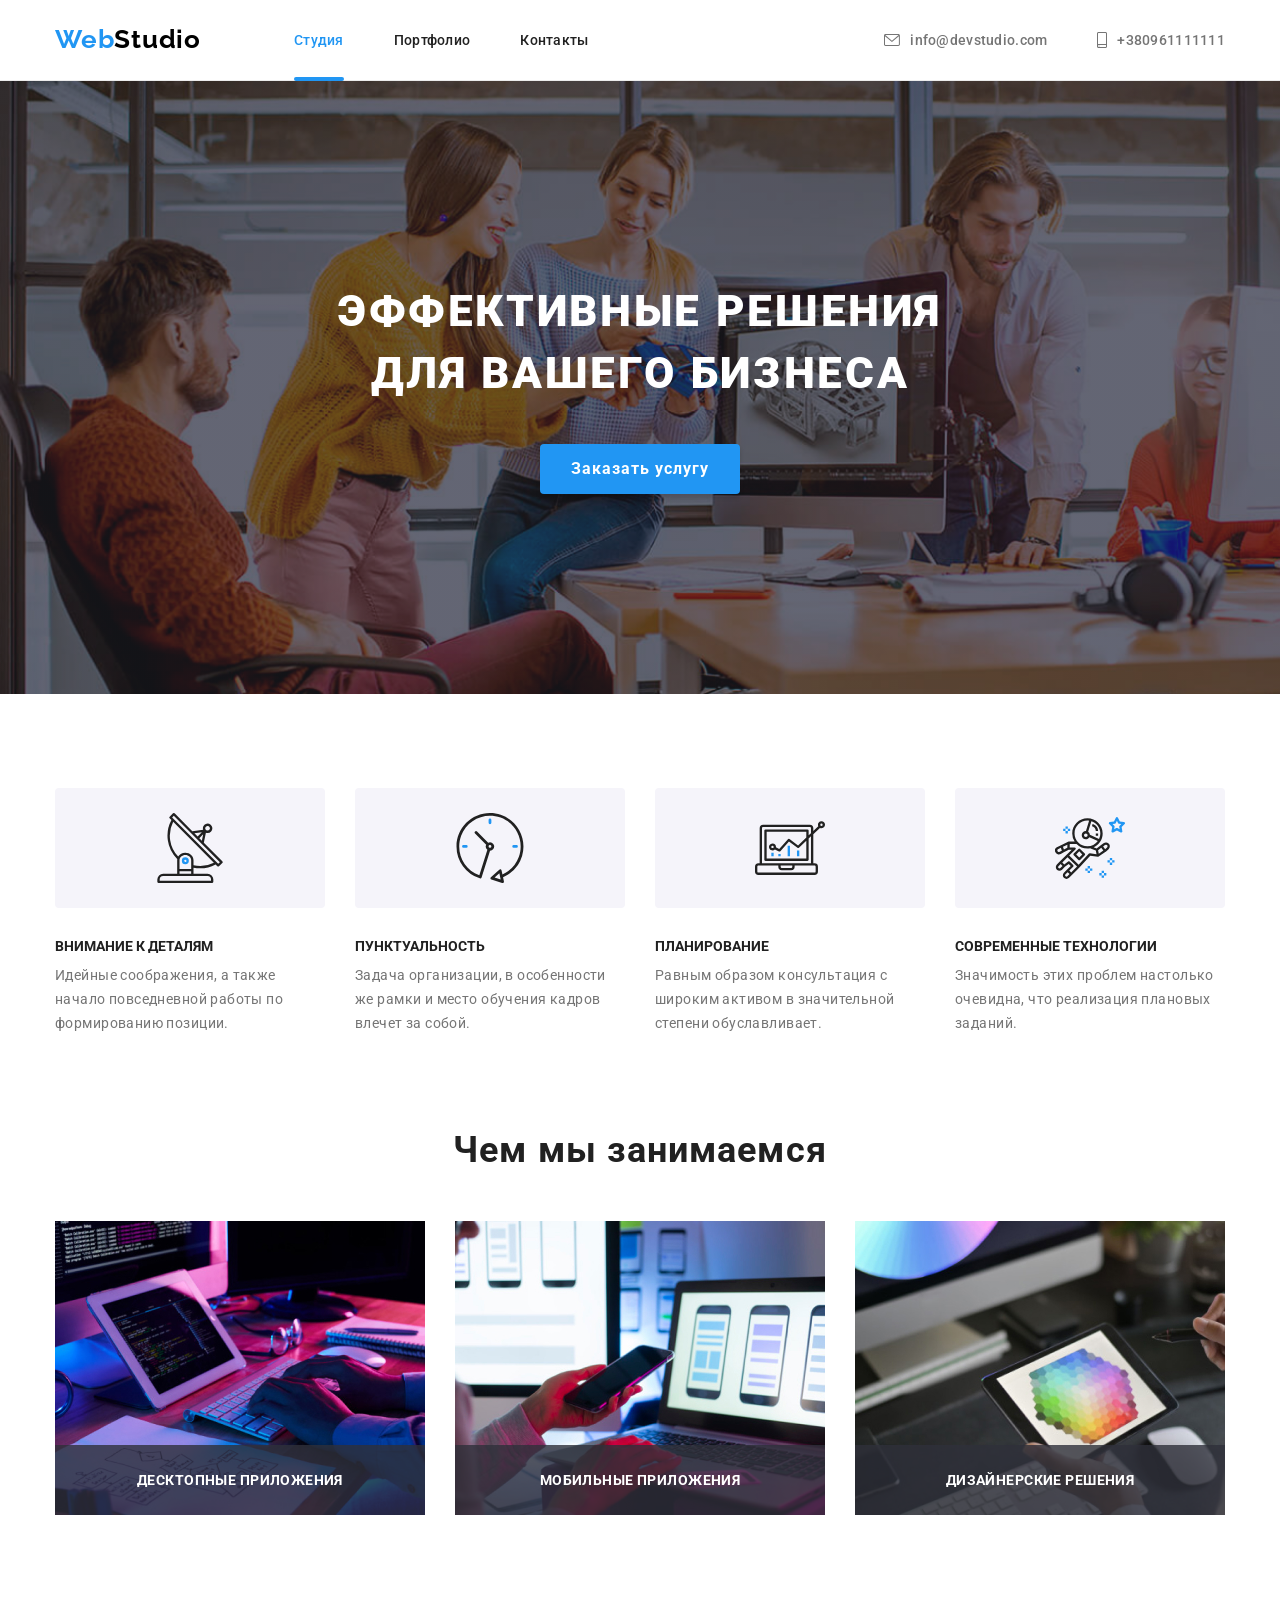
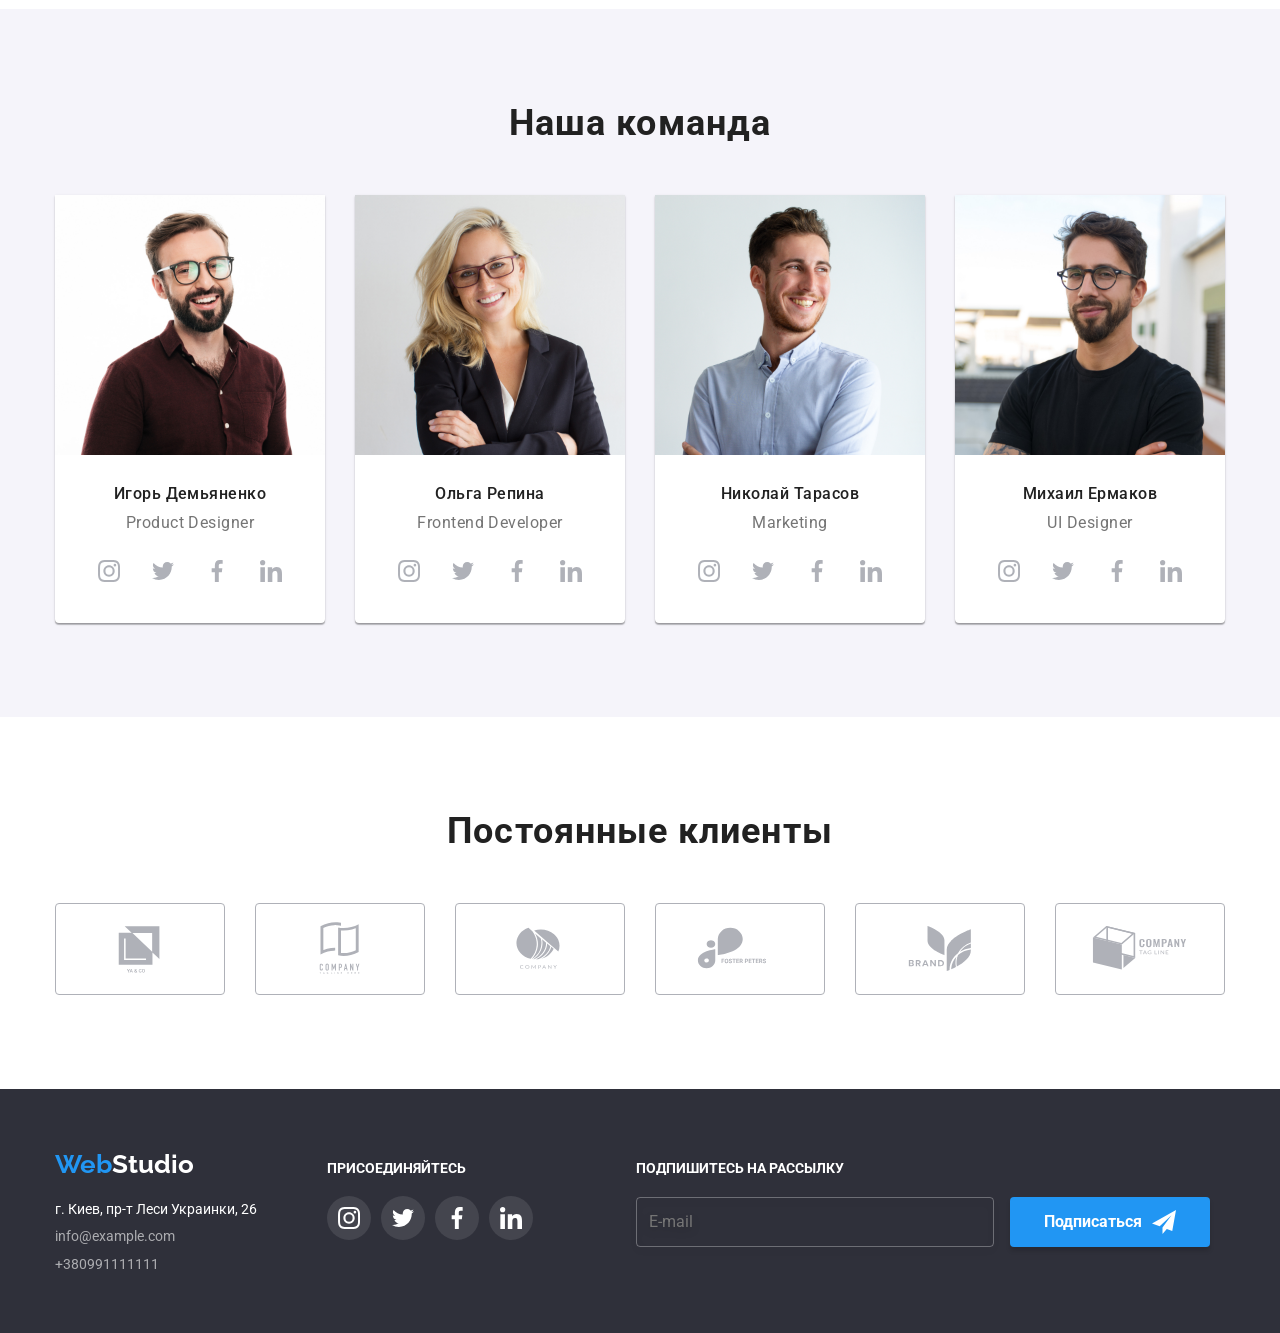
==== index.html @ 946c0efb "Добавляє BEM в Header" ====
<!DOCTYPE html>
<html lang="ru">
  <head>
    <meta charset="utf-8" />
    <title>Студия</title>
    <link rel="preconnect" href="https://fonts.googleapis.com" />
    <link rel="preconnect" href="https://fonts.gstatic.com" crossorigin />
    <link
      href="https://fonts.googleapis.com/css2?family=Raleway:wght@700&family=Roboto:wght@400;500;700;900&display=swap"
      rel="stylesheet"
    />
    <link
      rel="stylesheet"
      href="https://cdnjs.cloudflare.com/ajax/libs/modern-normalize/1.1.0/modern-normalize.min.css"
    />
    <link rel="stylesheet" href="./css/styles.css" />
  </head>

  <body>
    <!--Хедер страницы студиа-->
    <header class="header">
      <div class="header__page container">
        <a class="header__logo" href="./index.html">Web<span>Studio</span></a>
        <!--Блок навигацыи-->
        <nav>
          <ul class="header__nav">
            <li class="header__item">
              <a class="header__link current" href="./index.html">Студия</a>
            </li>
            <li class="header__item">
              <a class="header__link" href="./portfolio.html">Портфолио</a>
            </li>
            <li class="header__item">
              <a class="header__link" href="">Контакты</a>
            </li>
          </ul>
        </nav>
        <!--Блок контактов хедер-->
        <ul class="header__contact">
          <li class="header__item">
            <a class="header__contact-link" href="mailto:info@devstudio.com"
              ><svg class="header__contact-icon" width="16" height="12">
                <use href="./images/icon/icons.svg#mail"></use>
              </svg>
              info@devstudio.com
            </a>
          </li>
          <li class="header__item">
            <a class="header__contact-link" href="tel:+380961111111"
              ><svg class="header__contact-icon" width="10" height="16">
                <use href="./images/icon/icons.svg#tel"></use>
              </svg>
              +380961111111
            </a>
          </li>
        </ul>
      </div>
    </header>

    <main>
      <section class="slogan">
        <h1 class="slogan-text">
          Эффективные решения <br />
          для вашего бизнеса
        </h1>
        <button class="slogan-button" type="button" data-modal-open>
          Заказать услугу
        </button>
        <div class="modal-backdrop is-hidden" data-modal>
          <div class="modal">
            <h2 class="modal-titel">Оставьте свои данные, мы вам перезвоним</h2>
            <form class="form">
              <label class="form-wraper">
                <span class="form-text">Имя</span>
                <input
                  class="text-form-imput form-imput"
                  type="text"
                  name="user"
                />
                <svg class="icon-form" width="12" height="12">
                  <use href="./images/icon/icons.svg#modal-name"></use>
                </svg>
              </label>
              <label class="form-wraper">
                <span class="form-text">Телефон</span>
                <input
                  class="tel-form-imput form-imput"
                  type="tel"
                  name="tel"
                  required
                />
                <svg class="icon-form" width="13" height="13">
                  <use href="./images/icon/icons.svg#modal-tel"></use>
                </svg>
              </label>
              <label class="form-wraper">
                <span class="form-text">Почта</span>
                <input
                  class="email-form-imput form-imput"
                  type="email"
                  name="mail"
                />
                <svg class="icon-form" width="15" height="12">
                  <use href="./images/icon/icons.svg#modal-mail"></use>
                </svg>
              </label>
              <label class="form-wraper">
                <span class="form-text">Комментарий</span>
                <textarea
                  class="textarea form-imput"
                  name="comments"
                  rows="5"
                  placeholder="Введите текст"
                ></textarea>
              </label>
              <label class="form-wraper checkbox-wraper">
                <input
                  class="checkbox"
                  type="checkbox"
                  name="checkbox"
                  required
                />
                <span class="castom-checkbox"></span>
                <span class="text-treaty"
                  >Соглашаюсь с рассылкой и принимаю<a
                    class="text-treaty-link"
                    href=""
                    >Условия договора</a
                  ></span
                >
              </label>
              <button class="button-submit" type="submit">Отправить</button>
            </form>
            <button class="button-modal-clos" type="button" data-modal-close>
              <svg class="button-modal-clos-svg" width="11" height="11">
                <use href="./images/icon/icons.svg#clos-bt"></use>
              </svg>
            </button>
          </div>
        </div>
      </section>
      <!--Секцыя приимуществ-->
      <section class="section">
        <div class="container">
          <h2 class="title-benefits">Наши преимущества</h2>
          <ul class="content-list">
            <li class="list">
              <div class="icon-benefits">
                <svg class="content-icon" width="70" height="70">
                  <use href="./images/icon/icons.svg#antenna"></use>
                </svg>
              </div>
              <h3 class="list-title">Внимание к деталям</h3>
              <p class="list-text">
                Идейные соображения, а также начало повседневной работы по
                формированию позиции.
              </p>
            </li>
            <li class="list">
              <div class="icon-benefits">
                <svg class="content-icon" width="70" height="70">
                  <use href="./images/icon/icons.svg#clock"></use>
                </svg>
              </div>
              <h3 class="list-title">Пунктуальность</h3>
              <p class="list-text">
                Задача организации, в особенности же рамки и место обучения
                кадров влечет за собой.
              </p>
            </li>
            <li class="list">
              <div class="icon-benefits">
                <svg class="content-icon" width="70" height="70">
                  <use href="./images/icon/icons.svg#diagram"></use>
                </svg>
              </div>
              <h3 class="list-title">Планирование</h3>
              <p class="list-text">
                Равным образом консультация с широким активом в значительной
                степени обуславливает.
              </p>
            </li>
            <li class="list">
              <div class="icon-benefits">
                <svg class="content-icon" width="70" height="70">
                  <use href="./images/icon/icons.svg#astronaut"></use>
                </svg>
              </div>
              <h3 class="list-title">Современные технологии</h3>
              <p class="list-text">
                Значимость этих проблем настолько очевидна, что реализация
                плановых заданий.
              </p>
            </li>
          </ul>
        </div>
      </section>

      <!--Фото деятельности-->
      <section class="work section">
        <div class="container">
          <h2 class="work-title">Чем мы занимаемся</h2>
          <ul class="work-list">
            <li class="list-work">
              <div class="label-img-text">
                <img
                  class="img-label"
                  src="./images/whatarewedoing/imag1.jpg"
                  alt="Набор кода"
                  width="370"
                  height="294"
                />
                <p class="label">Десктопные приложения</p>
              </div>
            </li>
            <li class="list-work">
              <div class="label-img-text">
                <img
                  class="img-label"
                  src="./images/whatarewedoing/imag2.jpg"
                  alt="Мобильный телефон"
                  width="370"
                  height="294"
                />
                <p class="label">Мобильные приложения</p>
              </div>
            </li>
            <li class="list-work">
              <div class="label-img-text">
                <img
                  class="img-label"
                  src="./images/whatarewedoing/imag3.jpg"
                  alt="Планшет с кубичной палитрой"
                  width="370"
                  height="294"
                />
                <p class="label">Дизайнерские решения</p>
              </div>
            </li>
          </ul>
        </div>
      </section>
      <!--Секцыя с командой-->
      <section class="team section">
        <div class="container">
          <h2 class="team-title">Наша команда</h2>
          <ul class="team-list">
            <li class="foto-team-list">
              <img
                class="foto-team"
                src="./images/ourteam/imag1.jpg"
                alt="Игорь Демьяненко"
                width="270"
                height="260"
              />
              <div class="team-subtitle-text">
                <h3 class="team-subtitle">Игорь Демьяненко</h3>
                <p class="team-text" lang="en">Product Designer</p>
                <ul class="socials list">
                  <li class="socials-item">
                    <a class="socials-link socials-link-instagram link" href="">
                      <svg class="socials-icon" width="22" height="22">
                        <use href="./images/icon/icons.svg#instagram"></use>
                      </svg>
                    </a>
                  </li>
                  <li class="socials-item">
                    <a class="socials-link link socials-link-twitter" href="">
                      <svg class="socials-icon" width="22" height="22">
                        <use href="./images/icon/icons.svg#twitter"></use>
                      </svg>
                    </a>
                  </li>
                  <li class="socials-item">
                    <a class="socials-link socials-link-facebook link" href="">
                      <svg class="socials-icon" width="22" height="22">
                        <use href="./images/icon/icons.svg#facebook"></use>
                      </svg>
                    </a>
                  </li>
                  <li class="socials-item">
                    <a class="socials-link socials-link-linkedin link" href="">
                      <svg class="socials-icon" width="22" height="22">
                        <use href="./images/icon/icons.svg#linkedin"></use>
                      </svg>
                    </a>
                  </li>
                </ul>
              </div>
            </li>
            <li class="foto-team-list">
              <img
                class="foto-team"
                src="./images/ourteam/imag2.jpg"
                alt="Ольга Репина"
                width="270"
                height="260"
              />
              <div class="team-subtitle-text">
                <h3 class="team-subtitle">Ольга Репина</h3>
                <p class="team-text" lang="en">Frontend Developer</p>
                <ul class="socials list">
                  <li class="socials-item">
                    <a class="socials-link socials-link-instagram link" href="">
                      <svg class="socials-icon" width="22" height="22">
                        <use href="./images/icon/icons.svg#instagram"></use>
                      </svg>
                    </a>
                  </li>
                  <li class="socials-item">
                    <a class="socials-link link socials-link-twitter" href="">
                      <svg class="socials-icon" width="22" height="22">
                        <use href="./images/icon/icons.svg#twitter"></use>
                      </svg>
                    </a>
                  </li>
                  <li class="socials-item">
                    <a class="socials-link socials-link-facebook link" href="">
                      <svg class="socials-icon" width="22" height="22">
                        <use href="./images/icon/icons.svg#facebook"></use>
                      </svg>
                    </a>
                  </li>
                  <li class="socials-item">
                    <a class="socials-link socials-link-linkedin link" href="">
                      <svg class="socials-icon" width="22" height="22">
                        <use href="./images/icon/icons.svg#linkedin"></use>
                      </svg>
                    </a>
                  </li>
                </ul>
              </div>
            </li>
            <li class="foto-team-list">
              <img
                class="foto-team"
                src="./images/ourteam/imag3.jpg"
                alt="Николай Тарасов"
                width="270"
                height="260"
              />
              <div class="team-subtitle-text">
                <h3 class="team-subtitle">Николай Тарасов</h3>
                <p class="team-text" lang="en">Marketing</p>
                <ul class="socials list">
                  <li class="socials-item">
                    <a class="socials-link socials-link-instagram link" href="">
                      <svg class="socials-icon" width="22" height="22">
                        <use href="./images/icon/icons.svg#instagram"></use>
                      </svg>
                    </a>
                  </li>
                  <li class="socials-item">
                    <a class="socials-link link socials-link-twitter" href="">
                      <svg class="socials-icon" width="22" height="22">
                        <use href="./images/icon/icons.svg#twitter"></use>
                      </svg>
                    </a>
                  </li>
                  <li class="socials-item">
                    <a class="socials-link socials-link-facebook link" href="">
                      <svg class="socials-icon" width="22" height="22">
                        <use href="./images/icon/icons.svg#facebook"></use>
                      </svg>
                    </a>
                  </li>
                  <li class="socials-item">
                    <a class="socials-link socials-link-linkedin link" href="">
                      <svg class="socials-icon" width="22" height="22">
                        <use href="./images/icon/icons.svg#linkedin"></use>
                      </svg>
                    </a>
                  </li>
                </ul>
              </div>
            </li>
            <li class="foto-team-list">
              <img
                class="foto-team"
                src="./images/ourteam/imag4.jpg"
                alt="Михаил Ермаков"
                width="270"
                height="260"
              />
              <div class="team-subtitle-text">
                <h3 class="team-subtitle">Михаил Ермаков</h3>
                <p class="team-text" lang="en">UI Designer</p>
                <ul class="socials list">
                  <li class="socials-item">
                    <a class="socials-link socials-link-instagram link" href="">
                      <svg class="socials-icon" width="22" height="22">
                        <use href="./images/icon/icons.svg#instagram"></use>
                      </svg>
                    </a>
                  </li>
                  <li class="socials-item">
                    <a class="socials-link link socials-link-twitter" href="">
                      <svg class="socials-icon" width="22" height="22">
                        <use href="./images/icon/icons.svg#twitter"></use>
                      </svg>
                    </a>
                  </li>
                  <li class="socials-item">
                    <a class="socials-link socials-link-facebook link" href="">
                      <svg class="socials-icon" width="22" height="22">
                        <use href="./images/icon/icons.svg#facebook"></use>
                      </svg>
                    </a>
                  </li>
                  <li class="socials-item">
                    <a class="socials-link socials-link-linkedin link" href="">
                      <svg class="socials-icon" width="22" height="22">
                        <use href="./images/icon/icons.svg#linkedin"></use>
                      </svg>
                    </a>
                  </li>
                </ul>
              </div>
            </li>
          </ul>
        </div>
      </section>
      <!--Секция постояные клиенти-->
      <section class="clients section">
        <div class="container">
          <h2 class="title-clients">Постоянные клиенты</h2>
          <ul class="clients-list-icon-link">
            <li class="clients-list">
              <a class="clients-link" href="">
                <svg class="clients-icon" width="106" height="60">
                  <use href="./images/icon/icons.svg#Logo1"></use>
                </svg>
              </a>
            </li>
            <li class="clients-list">
              <a class="clients-link" href="">
                <svg class="clients-icon" width="106" height="60">
                  <use href="./images/icon/icons.svg#Logo2"></use>
                </svg>
              </a>
            </li>
            <li class="clients-list">
              <a class="clients-link" href="">
                <svg class="clients-icon" width="106" height="60">
                  <use href="./images/icon/icons.svg#Logo3"></use>
                </svg>
              </a>
            </li>
            <li class="clients-list">
              <a class="clients-link" href="">
                <svg class="clients-icon" width="106" height="60">
                  <use href="./images/icon/icons.svg#Logo4"></use>
                </svg>
              </a>
            </li>
            <li class="clients-list">
              <a class="clients-link" href="">
                <svg class="clients-icon" width="106" height="60">
                  <use href="./images/icon/icons.svg#Logo5"></use>
                </svg>
              </a>
            </li>
            <li class="clients-list">
              <a class="clients-link" href="">
                <svg class="clients-icon" width="106" height="60">
                  <use href="./images/icon/icons.svg#Logo6"></use>
                </svg>
              </a>
            </li>
          </ul>
        </div>
      </section>
    </main>
    <!--Футер страницы Студия с контактами-->
    <footer class="page-footer">
      <div class="container footer-container">
        <div class="address-wraper">
          <a class="logo-footer" href="./index.html">Web<span>Studio</span></a>
          <address class="address">
            <ul class="address-list">
              <li class="contact-list-footer">
                <a
                  class="contactfooter-map"
                  href="https://www.google.com/maps/place/бул.+Леси+Украинки,+26,+Киев,+02000/data=!4m2!3m1!1s0x40d4cf0e033ecbe9:0x57a4dffefec77da0?sa=X&ved=2ahUKEwislPPghuL1AhVr-ioKHfEvBboQ8gF6BAgbEAE"
                  target="_blank"
                  >г. Киев, пр-т Леси Украинки, 26</a
                >
              </li>
              <li class="contact-list-footer">
                <a class="contactfooter" href="mailto:info@example.com"
                  >info@example.com</a
                >
              </li>
              <li class="contact-list-footer">
                <a class="contactfooter" href="tel:+380991111111"
                  >+380991111111</a
                >
              </li>
            </ul>
          </address>
        </div>
        <div class="socials-link-wraper">
          <h2 class="title-footer-socials">присоединяйтесь</h2>
          <ul class="socials-list-footer">
            <li class="socials-footer">
              <a class="socials-link-footer" href="">
                <svg class="socials-icon-footer" width="22" height="22">
                  <use href="./images/icon/icons.svg#instagram"></use>
                </svg>
              </a>
            </li>
            <li class="socials-footer">
              <a class="socials-link-footer" href="">
                <svg class="socials-icon-footer" width="22" height="22">
                  <use href="./images/icon/icons.svg#twitter"></use>
                </svg>
              </a>
            </li>
            <li class="socials-footer">
              <a class="socials-link-footer" href="">
                <svg class="socials-icon-footer" width="22" height="22">
                  <use href="./images/icon/icons.svg#facebook"></use>
                </svg>
              </a>
            </li>
            <li class="socials-footer">
              <a class="socials-link-footer" href="">
                <svg class="socials-icon-footer" width="22" height="22">
                  <use href="./images/icon/icons.svg#linkedin"></use>
                </svg>
              </a>
            </li>
          </ul>
        </div>
        <div class="form-footer-wrap">
          <h2 class="title-footer-form">Подпишитесь на рассылку</h2>
          <form class="form-footer">
            <label class="form-wraper-footer">
              <input
                class="form-email-footer"
                type="email"
                name="email"
                placeholder="E-mail"
              />
            </label>
            <button class="button-form-footer" type="submit">
              Подписаться
              <svg class="icon-button-footer" width="24" height="24">
                <use href="./images/icon/icons.svg#icon-send"></use>
              </svg>
            </button>
          </form>
        </div>
      </div>
    </footer>
    <script src="./js/modal.js"></script>
  </body>
</html>
---- css/styles.css ----
:root {
  /*Шрифти*/
  --main-fons: "Roboto", sans-serif;
  --secondary-fons: "Raleway", sans-serif;
  /*Цвет*/
  --main-color: #212121;
  --complementary-color: #757575;
  --activ-link-but: #2196f3;
  --background-button: #f5f4fa;
  --white: #fff;
  --icon-color: #AFB1B8;
}

h1,
h2,
h3,
h4,
p {
  margin-top: 0;
  margin-bottom: 0;
}

ul {
  list-style: none;
  margin: 0;
  padding: 0;
}

body {
  color: var(--main-color);
  background-color: var(--white);
  font-family: var(--main-fons);
}

img {
  max-width: 100%;
  height: auto;
  display: block;
}
.container {
  width: 1200px;
  padding-left: 15px;
  padding-right: 15px;
  margin-left: auto;
  margin-right: auto;
}
.section {
  padding-top: 94px;
  padding-bottom: 94px;
}

/*Стили хидера*/
.header {
  border-bottom: 1px solid #ececec;
}
.header__page {
  display: flex;
  align-items: center;
}
.header__logo {
  color: var(--activ-link-but);

  text-decoration: none;
  font-family: var(--secondary-fons);
  font-size: 26px;
  font-weight: 700;
  line-height: 1.2;
  letter-spacing: 0.03em;
}
.header__logo span{
  color: rgb(0, 0, 0);
  text-decoration: none;
  font-family: var(--secondary-fons);
  font-size: 26px;
  font-weight: 700;
  line-height: 1.2;
  letter-spacing: 0.03em;
}

.header__nav {
  display: flex;
  margin-left: 93px;
}
.header__nav .header__item + .header__item {
  margin-left: 50px;
}

.header__link {
position: relative;
  display: block;
  padding-top: 32px;
  padding-bottom: 32px;

  color: var(--main-color);

  font-size: 14px;
  font-weight: 500;
  line-height: 1.15;
  letter-spacing: 0.02em;
  text-decoration: none;

  transition:color 250ms cubic-bezier(0.4, 0, 0.2, 1);
}


.header__link:hover,
.header__link:focus {
  color: var(--activ-link-but);
}
.header__nav .current {
  color: var(--activ-link-but);
}
.current::after {
display: block;
position: absolute;
width: 100%;
height: 4px;
left: 0;
bottom: -1px;
content: '';
background-color: var(--activ-link-but);
border-radius: 2px;
}
.after{
  transition:background-color 250ms cubic-bezier(0.4, 0, 0.2, 1);
}

.header__contact {
  display: flex;
  list-style: none;
  margin-left: auto;
}
.header__contact .header__item + .header__item {
  margin-left: 50px;
}
.header__contact-link {
  display: flex;
  justify-content: center;
  align-items: center;
  padding-top: 32px;
  padding-bottom: 32px;

  color: var(--complementary-color);
  font-weight: 500;
  font-size: 14px;
  line-height: 1.15;
  letter-spacing: 0.02em;
  text-decoration: none;

  transition:color 250ms cubic-bezier(0.4, 0, 0.2, 1);
}
.header__contact-link:hover,
.header__contact-link:focus {
  color: var(--activ-link-but);
}
.header__contact-icon{
margin-right: 10px;
fill: currentColor;
}

/*Стиль слогана и кнопка заказа на странице "Студия". */
.slogan {
  max-width: 1600px;
  margin-left: auto;
  margin-right: auto;
  padding-top: 200px;
  padding-bottom: 200px;
  background-color: #2f303a;
  text-align: center;

  background-image: linear-gradient(rgba(47, 48, 58, 0.4), rgba(47, 48, 58, 0.4)), url(../images/Imgbg.png);
  background-repeat: no-repeat;
  background-size: cover;

}
.slogan-text {
  color: var(--white);

  font-weight: 900;
  font-size: 44px;
  line-height: 1.4;
  text-align: center;
  letter-spacing: 0.06em;
  text-transform: uppercase;
}
.slogan-button {
  margin-top: 40px;


  width: 200px;
  height: 50px;
  font-size: 16px;
  font-weight: 700;
  line-height: 1.87;
  text-align: center;
  letter-spacing: 0.06em;
  color: var(--white);
  background-color: var(--activ-link-but);
  box-shadow: 0px 4px 4px rgba(0, 0, 0, 0.15);
  border-radius: 4px;
  border: var(--activ-link-but);
  cursor: pointer;
  transition: color 250ms cubic-bezier(0.4, 0, 0.2, 1), background-color 250ms cubic-bezier(0.4, 0, 0.2, 1);
}
.slogan-button:hover,
.slogan-button:focus {
  background-color: #188ce8;
}

/*Модальное окно*/
.modal-backdrop {
  position: fixed;
  left: 0;
  top: 0;
  width: 100vw;
  height: 100vh;
  background: rgba(0, 0, 0, 0.2);
  transition: opacity 250ms cubic-bezier(0.4, 0, 0.2, 1), visibility 250ms cubic-bezier(0.4, 0, 0.2, 1);

  z-index: 3;
  opacity: 1;
  visibility: visible;
  pointer-events: initial;
}

.modal-backdrop.is-hidden {
  opacity: 0;
  visibility: hidden;
  pointer-events: none;
}

.modal{
  position: absolute;
  top: 50%;
  left: 50%;
  transform: translate(-50%,-50%);
  width:528px;
  height: 581px;
  padding: 40px;

  background: var(--white);
  box-shadow: 0px 1px 3px rgba(0, 0, 0, 0.12),
  0px 1px 1px rgba(0, 0, 0, 0.14),
  0px 2px 1px rgba(0, 0, 0, 0.2);
  border-radius: 4px;
}

.form{
  display: block;

}
.modal-titel{
  margin-bottom: 12px;
  font-style: normal;
  font-weight: 700;
  font-size: 20px;
  line-height: 1.15;
  text-align: center;
  letter-spacing: 0.03em;
  color: var(--main-color);
}
.form-wraper{
  position: relative;
  display: flex;
  flex-direction: column;
  margin-bottom: 10px;
}

.form-wraper:nth-child(4){
  margin-bottom: 20px;
}

.form-text{
  margin-bottom: 4px;
  font-weight: 400;
  font-size: 12px;
  line-height: 1.16;
  text-align: left;
  letter-spacing: 0.01em;
  color: var(--complementary-color);
}
.form-imput{
  position: relative;
  width: 448px;
  height: 40px;
  border: 1px solid rgba(33, 33, 33, 0.2);
  box-sizing: border-box;
  border-radius: 4px;
  outline: transparent;
  transition: border 250ms cubic-bezier(0.4, 0, 0.2, 1);
}

.icon-form{

  position: absolute;
  left: 15px;
  bottom: 14px;
  fill: var(--main-color);
  transition: fill 250ms cubic-bezier(0.4, 0, 0.2, 1);
}

.form-imput:hover,
.form-imput:checked,
.form-imput:focus {
  border: 1px solid var(--activ-link-but);
  box-sizing: border-box;
  border-radius: 4px;
}
.form-imput:hover ~ .icon-form,
.form-imput:focus ~ .icon-form{
  fill: var(--activ-link-but);
}

.text-form-imput,
.tel-form-imput,
.email-form-imput{
  padding-left: 42px;
}
.textarea{
  width: 448px;
  height: 120px;
  padding: 12px 16px;
  font-size: 14px;
  line-height: 1.14;
  letter-spacing: 0.01em;
  resize: none;
}
.checkbox-wraper{
  display: flex;
  white-space: nowrap;
  margin-bottom: 30px;
  flex-direction: row;
  justify-content: center;
  align-items: center;
  margin-bottom: 30px;
}

.checkbox{

-webkit-appearance: none;
-moz-appearance: none;
appearance: none;
}
.castom-checkbox{
  background-image: url(../images/icon/checbox.svg);
  width: 16px;
  height: 15px;
}


.checkbox:checked + .castom-checkbox,
.checkbox:focus-visible + .castom-checkbox{
  background-image: url(../images/icon/checbox-checked.svg);
  width: 16px;
  height: 15px;
  background-repeat: no-repeat;
  background-position: 50% 50%;
  background-color: #2196f3;
  border-radius: 2px;
  transition: background 250ms cubic-bezier(0.4, 0, 0.2, 1);
}

.text-treaty{
  margin-left: 8.5px;

  text-align:center;
  font-style: normal;
  font-weight: 400;
  font-size: 14px;
  line-height: 1.71;
  letter-spacing: 0.03em;
  color: var(--complementary-color);
}
.text-treaty-link{
  color: var(--activ-link-but);
  text-decoration: underline;
  transition: color 250ms cubic-bezier(0.4, 0, 0.2, 1);
}
.button-submit{

  text-align: center;
  width: 200px;
  height: 50px;
  font-weight: 700;
  font-size: 16px;
  line-height: 1.87;
  letter-spacing: 0.06em;

  color: var(--white);

  background: var(--activ-link-but);
  box-shadow: 0px 4px 4px rgba(0, 0, 0, 0.15);
  border-radius: 4px;
  border: none;
  transition: color 250ms cubic-bezier(0.4, 0, 0.2, 1), background 250ms cubic-bezier(0.4, 0, 0.2, 1);
  cursor: pointer;
}

.button-submit:focus,
.button-submit:hover{
background: #188CE8;
}

.button-modal-clos{
  position: absolute;
  top: 8px;
  right: 8px;
  display: flex;
  justify-content: center;
  align-items: center;
  width: 30px;
  height: 30px;
  border-radius: 50%;
  background: var(--white);
  border: 1px solid rgba(0, 0, 0, 0.1);
  cursor: pointer;
}

/*Стиль списка текста на странице "Студия".*/
.title-benefits {
  position: absolute;
  width: 1px;
  height: 1px;
  margin: -1px;
  border: 0;
  padding: 0;
  white-space: nowrap;
  clip-path: inset(100%);
  clip: rect(0 0 0 0);
  overflow: hidden;
}

.content-list {
  display: flex;
}
.content-list .list + .list {
  margin-left: 30px;
}

.icon-benefits{
  display: flex;
  justify-content: center;
  align-items: center;
  margin-bottom: 30px;

  width: 270px;
  height: 120px;
  background-color: var(--background-button);
  border-radius: 4px;
}

.list-title {
  text-transform: uppercase;
  font-style: normal;
  font-weight: 700;
  font-size: 14px;
  line-height: 16px;
  letter-spacing: 1.14;
}
.list-text {
  margin-top: 10px;

  width: 270px;
  color: var(--complementary-color);
  font-weight: 400;
  font-size: 14px;
  line-height: 1.7;
  letter-spacing: 0.03em;
}

/*Стиль заголовка на странице "Студия".*/
.work {
  padding-top: 0;
}
.work-list {
  margin-top: 50px;
  display: flex;

}
.list-work{
list-style-type: none;
}

.work-list .list-work + .list-work {
  margin-left: 30px;
  margin-right: 0;
}
.work-title {
  font-weight: 700;
  font-size: 36px;
  line-height: 1.16;
  text-align: center;
  letter-spacing: 0.03em;
}

.label-img-text{
position: relative;
}

.img-label{
margin-right: 0;

}
.label{
  display: flex;
  justify-content: center;
  align-items: center;
  position: absolute;
  bottom: 0;

  width: 370px;
  height: 70px;
  background: rgba(47, 48, 58, 0.8);

  font-size: 14px;
  font-weight: 700;
  color: var(--white);
  line-height: 1.17;
  text-transform: uppercase;

  letter-spacing: 0.03em;
}

/*Стиль заголовков и текста информации о команде на странице "Студия".*/
.team {
  background-color: #f5f4fa;
}
.team-list {
  display: flex;
}
.team-title {
  margin-bottom: 50px;

  font-weight: 700;
  font-size: 36px;
  line-height: 1.16;
  text-align: center;
  letter-spacing: 0.03em;
}
.foto-team-list {
  background-color: var(--white);
  text-align: center;
  width: 270px;
  box-shadow: 0px 1px 3px rgba(0, 0, 0, 0.12), 0px 1px 1px rgba(0, 0, 0, 0.14),
    0px 2px 1px rgba(0, 0, 0, 0.2);
  border-radius: 0px 0px 4px 4px;
}
.team-list .foto-team-list + .foto-team-list {
  margin-left: 30px;
  margin-right: 0px;
}
.team-subtitle-text {
  padding-top: 30px;
  padding-bottom: 30px;
}
.team-subtitle {
  font-weight: 500;
  font-size: 16px;
  line-height: 1.18;
  letter-spacing: 0.03em;
}
.team-text {
  margin-top: 10px;
  margin-bottom: 16px;

  color: var(--complementary-color);
  font-weight: 400;
  font-size: 16px;
  line-height: 1.18;
  letter-spacing: 0.03em;
}
.team-list {
  list-style: none;
}

.socials {
  display: flex;
  justify-content: center;
}
.socials-item {
  margin-right: 10px;
}
.socials-item:last-child{
  margin-right: 0;
}
.socials-link {
  display: flex;
  justify-content: center;
  align-items: center;

  width: 44px;
  height: 44px;

  background-color: var(--white);
  border-radius: 50%;
  transition:fill 250ms cubic-bezier(0.4, 0, 0.2, 1), background-color 250ms cubic-bezier(0.4, 0, 0.2, 1);
}
.socials-link:hover,
.socials-link:focus {
  background-color: var(--activ-link-but)}
.socials-link:hover .socials-icon,
.socials-link:focus .socials-icon{fill: var(--white);}
.socials-icon{
  transition:fill 250ms cubic-bezier(0.4, 0, 0.2, 1);
  fill: var(--icon-color);
}

/*Стили постояные клиенты*/
.title-clients{
  margin-bottom: 50px;

  font-weight: 700;
  font-size: 36px;
  line-height: 1.16;
  text-align: center;
  letter-spacing: 0.03em;
}

.clients-list-icon-link{
  display: flex;
}

.clients-list{
width: 170px;
height: 92px;
margin-right: 30px;

border: 1px solid var(--icon-color);
box-sizing: border-box;
border-radius: 4px;
transition:color 250ms cubic-bezier(0.4, 0, 0.2, 1), border 250ms cubic-bezier(0.4, 0, 0.2, 1);
}
.clients-list:hover,
.clients-list:focus{
  border: 1px solid var(--activ-link-but);
  box-sizing: border-box;
  border-radius: 4px;
}
.clients-list:last-child {
  margin-right: 0;
}

.clients-link{
  display: flex;
  justify-content: center;
  align-items: center;
  box-sizing: border-box;
  width: 100%;
  height: 100%;
  fill: var(--icon-color);
  cursor: pointer;
  transition:fill 250ms cubic-bezier(0.4, 0, 0.2, 1);
}
.clients-link:hover,
.clients-link:focus{
  fill: var(--activ-link-but);
}



/*Стиль кнопок фильтра на странице "Портфолио".*/

.title-hiding{
  position: absolute;
    width: 1px;
    height: 1px;
    margin: -1px;
    border: 0;
    padding: 0;
    white-space: nowrap;
    clip-path: inset(100%);
    clip: rect(0 0 0 0);
    overflow: hidden;}
.filter {
  list-style: none;
  display: flex;
  justify-content: center;
  margin-bottom: 56px;
}

.filter-button:not(:last-child) {
  margin-right: 8px;
}

.button {
  padding: 6px 22px;
  list-style: none;
  border-radius: 4px;
  cursor: pointer;
  border: none;

  color: var(--main-color);
  background-color: var(--background-button);

  font-family: var(--main-fons);
  font-style: normal;
  font-weight: 500;
  font-size: 16px;
  line-height: 1.62;
  text-align: center;
  letter-spacing: 0.03em;
  transition: box-shadow 250ms cubic-bezier(0.4, 0, 0.2, 1), background-color 250ms cubic-bezier(0.4, 0, 0.2, 1), color 250ms cubic-bezier(0.4, 0, 0.2, 1);
}
.button:hover,
.button:focus {
  background-color: var(--activ-link-but);
  color: var(--white);
  box-shadow: 0px 3px 1px rgba(0, 0, 0, 0.1), 0px 1px 2px rgba(0, 0, 0, 0.08),
    0px 2px 2px rgba(0, 0, 0, 0.12);
}

/*Стиль текста портфолио на странице "Портфолио".*/
.portfolio {
  list-style: none;
  display: flex;
  flex-wrap: wrap;
}

.portfolio-list {
  background-color: var(--white);
  width: 370px;
  margin-right: 30px;
  margin-bottom: 30px;
}
.portfolio-list:nth-child(3n) {
  margin-right: 0;
}
.portfolio-list:nth-last-child(-n + 3) {
  margin-bottom: 0px;
}
.portfolio-thumb{
position: relative;
overflow: hidden;
}
.portfolio-descr{
display: flex;
padding: 63px 24px;
width: 100%;
height: 100%;
position: absolute;
bottom: 0;
left: 0;
font-size: 18px;
font-weight: 400;
line-height: 1.55;
color: var(--white);
background-color: rgba(33, 150, 243, 0.9);;
text-decoration: none;
transform: translateY(100%);
transition: transform 250ms cubic-bezier(0.4, 0, 0.2, 1);
}
.portfolio-link:hover .portfolio-descr,
.portfolio-link:focus .portfolio-descr {
  transform: translateY(0%);
}
.portfolio-link{
  display: block;
  text-decoration: none;
  transition: box-shodow 250ms cubic-bezier(0.4, 0, 0.2, 1);
}
.portfolio-link:hover,
.portfolio-link:focus{
  box-shadow: 0px 1px 1px rgba(0, 0, 0, 0.12), 0px 4px 4px rgba(0, 0, 0, 0.06),
  1px 4px 6px rgba(0, 0, 0, 0.16);
}


.portfolio-title-text {
  padding: 20px 24px 20px 24px;
  background: #ffffff;
  border-right: 1px solid #eeeeee;
  border-bottom: 1px solid #eeeeee;
  border-left: 1px solid #eeeeee;
  box-sizing: border-box;
}

.title-portfolio {
color: var(--main-color);
  font-weight: 700;
  font-size: 18px;
  line-height: 2;
  letter-spacing: 0.06em;
}
.text-portfolio {
  margin-top: 4px;
  color: var(--complementary-color);
  font-size: 16px;
  line-height: 1.87;
  letter-spacing: 0.03em;
}


/*Стиль футера*/

.page-footer {
  padding-top: 60px;
  padding-bottom: 60px;
  background-color: #2f303a;
}

.footer-container{
display: flex;
align-items: baseline;
}
.address-wraper{
margin-right: 70px;
}
.logo-footer {
  color: var(--activ-link-but);
  text-decoration: none;
  font-family: var(--secondary-fons);
  font-size: 26px;
  font-weight: 700;
  line-height: 1.2;
}
.logo-footer span {
  text-align: center;
  color: var(--white);
  text-decoration: none;
  font-family: var(--secondary-fons);
  font-size: 26px;
  font-weight: 700;
  line-height: 1.2;
}
.address {
  margin-top: 20px;
}
.address-list {
  list-style: none;
}

.contact-list-footer:not(:last-child) {
  margin-bottom: 9px;
}
.contactfooter-map {
  margin-top: 20px;
  color: var(--white);
  font-style: normal;
  text-decoration: none;
  font-size: 14px;
  transition:  color 250ms cubic-bezier(0.4, 0, 0.2, 1);
}
.contactfooter-map:hover,
.contactfooter-map:focus{
  color: var(--activ-link-but);
}
.contactfooter {
  color: rgba(255, 255, 255, 0.6);
  font-style: normal;
  text-decoration: none;
  font-size: 14px;
  transition:  color 250ms cubic-bezier(0.4, 0, 0.2, 1);
}
.contactfooter:hover,
.contactfooter:focus{
  color: var(--activ-link-but);
}

.socials-link-wraper{
display: block;
}
.title-footer-socials{
  margin-bottom: 20px;

  text-transform: uppercase;
  font-style: normal;
  font-weight: 700;
  font-size: 14px;
  line-height: 16px;
  letter-spacing: 1.14;
  color: var(--white);
}

.socials-list-footer{
display: flex;
}
.socials-footer:not(last-chilt) {
  margin-right: 10px
}
.socials-link-footer{
  display: flex;
  justify-content: center;
  align-items: center;

  width: 44px;
  height: 44px;

  background-color: rgba(255, 255, 255, 0.1);;
  border-radius: 50%;
  transition:  background-color 250ms cubic-bezier(0.4, 0, 0.2, 1);
}

.socials-icon-footer{
  fill: var(--white);
}
.socials-link-footer:hover,
.socials-link-footer:focus {
  background-color: var(--activ-link-but)}
.socials-link-footer:hover .socials-icon-footer,
.socials-link-footer:focus .socials-icon-footer{fill: var(--white);}


.form-footer-wrap{
  margin-left: 93px;
}
.title-footer-form{
  margin-bottom: 20px;

  text-transform: uppercase;
  font-style: normal;
  font-weight: 700;
  font-size: 14px;
  line-height: 1.14;
  color: var(--white);
}

.form-wraper-footer{
  margin-right: 12px;
}

.form-email-footer{
  padding: 16px 12px;
  width: 358px;
  height: 50px;
  color: var(--white);
  border: 1px solid rgba(255, 255, 255, 0.3);
  box-sizing: border-box;
  filter: drop-shadow(0px 4px 4px rgba(0, 0, 0, 0.15));
  border-radius: 4px;
  background-color: transparent;

}
.button-form-footer{
  display: inline-flex;
  align-items: center;
  justify-content: center;
  width: 200px;
  height: 50px;


  font-weight: 700;
  font-size: 16px;
  line-height: 1.87;
  color: var(--white);
  background: var(--activ-link-but);
  box-shadow: 0px 4px 4px rgba(0, 0, 0, 0.15);
  border-radius: 4px;
  border: none;
  cursor: pointer;
  transition: background 250ms cubic-bezier(0.4, 0, 0.2, 1), color 250ms cubic-bezier(0.4, 0, 0.2, 1);
}
.button-form-footer:focus,
.button-form-footer:hover{
  background:#188CE8;

}

.icon-button-footer{
  display: block;
  margin-left: 10px;
}
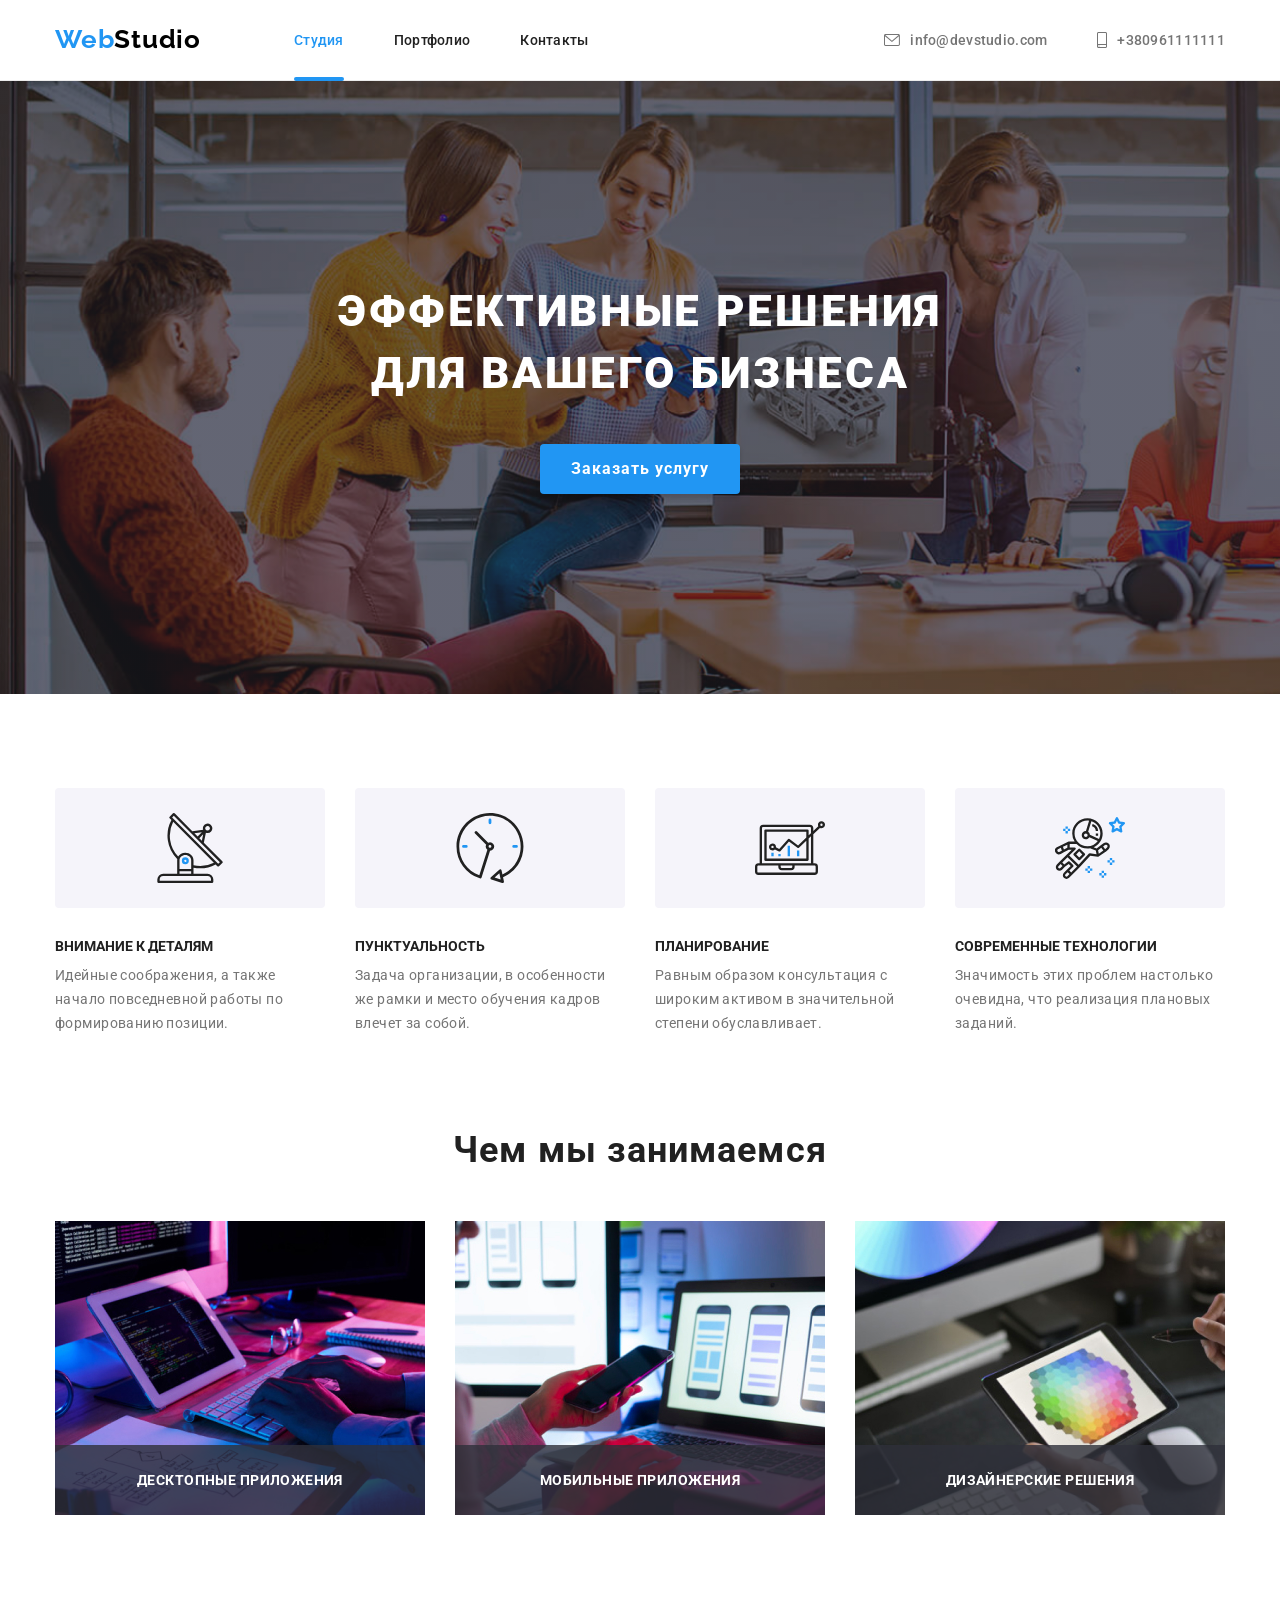
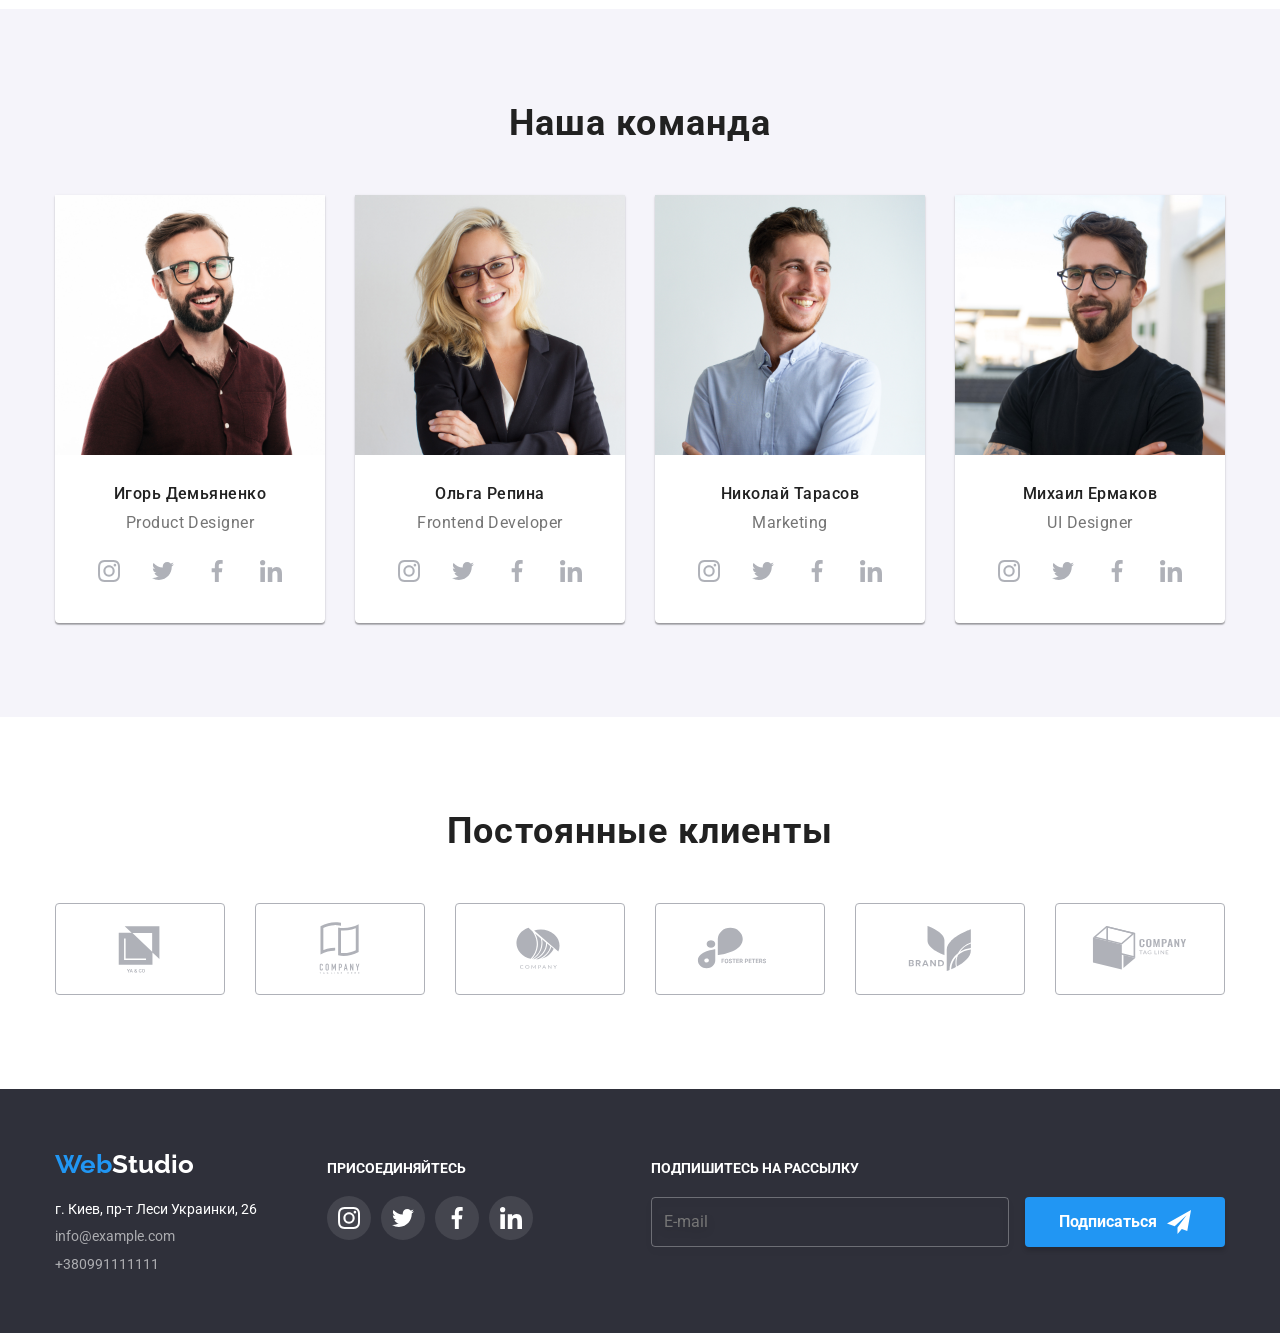
==== commit 32116ff9: "v2" ====
--- a/index.html
+++ b/index.html
@@ -13,7 +13,7 @@
       rel="stylesheet"
       href="https://cdnjs.cloudflare.com/ajax/libs/modern-normalize/1.1.0/modern-normalize.min.css"
     />
-    <link rel="stylesheet" href="./css/styles.css" />
+    <link rel="stylesheet" href="./css/main.min.css" />
   </head>
 
   <body>
@@ -21,6 +21,7 @@
     <header class="header">
       <div class="header__page container">
         <a class="header__logo" href="./index.html">Web<span>Studio</span></a>
+
         <!--Блок навигацыи-->
         <nav>
           <ul class="header__nav">
@@ -35,6 +36,7 @@
             </li>
           </ul>
         </nav>
+
         <!--Блок контактов хедер-->
         <ul class="header__contact">
           <li class="header__item">
@@ -58,136 +60,131 @@
     </header>
 
     <main>
+      <!--Cлогана и кнопка заказа-->
       <section class="slogan">
-        <h1 class="slogan-text">
+        <h1 class="slogan__text">
           Эффективные решения <br />
           для вашего бизнеса
         </h1>
-        <button class="slogan-button" type="button" data-modal-open>
+        <button class="slogan__button" type="button" data-modal-open>
           Заказать услугу
         </button>
+
+        <!--Модальное окно-->
         <div class="modal-backdrop is-hidden" data-modal>
           <div class="modal">
-            <h2 class="modal-titel">Оставьте свои данные, мы вам перезвоним</h2>
+            <h2 class="modal__titel">
+              Оставьте свои данные, мы вам перезвоним
+            </h2>
             <form class="form">
-              <label class="form-wraper">
-                <span class="form-text">Имя</span>
-                <input
-                  class="text-form-imput form-imput"
-                  type="text"
-                  name="user"
-                />
-                <svg class="icon-form" width="12" height="12">
+              <label class="form__wraper">
+                <span>Имя</span>
+                <input class="form__imput text" type="text" name="user" />
+                <svg class="form__icon" width="12" height="12">
                   <use href="./images/icon/icons.svg#modal-name"></use>
                 </svg>
               </label>
-              <label class="form-wraper">
-                <span class="form-text">Телефон</span>
-                <input
-                  class="tel-form-imput form-imput"
-                  type="tel"
-                  name="tel"
-                  required
-                />
-                <svg class="icon-form" width="13" height="13">
+              <label class="form__wraper">
+                <span>Телефон</span>
+                <input class="form__imput tel" type="tel" name="tel" required />
+                <svg class="form__icon" width="13" height="13">
                   <use href="./images/icon/icons.svg#modal-tel"></use>
                 </svg>
               </label>
-              <label class="form-wraper">
-                <span class="form-text">Почта</span>
-                <input
-                  class="email-form-imput form-imput"
-                  type="email"
-                  name="mail"
-                />
-                <svg class="icon-form" width="15" height="12">
+              <label class="form__wraper">
+                <span>Почта</span>
+                <input class="form__imput email" type="email" name="mail" />
+                <svg class="form__icon" width="15" height="12">
                   <use href="./images/icon/icons.svg#modal-mail"></use>
                 </svg>
               </label>
-              <label class="form-wraper">
-                <span class="form-text">Комментарий</span>
+              <label class="form__wraper">
+                <span>Комментарий</span>
                 <textarea
-                  class="textarea form-imput"
+                  class="form__imput textarea"
                   name="comments"
                   rows="5"
                   placeholder="Введите текст"
                 ></textarea>
               </label>
-              <label class="form-wraper checkbox-wraper">
+              <label class="form__wraper form__checkbox-wraper">
                 <input
-                  class="checkbox"
+                  class="form__checkbox"
                   type="checkbox"
                   name="checkbox"
                   required
                 />
-                <span class="castom-checkbox"></span>
-                <span class="text-treaty"
+                <span class="form__castom-checkbox"></span>
+                <span class="form__text-consent"
                   >Соглашаюсь с рассылкой и принимаю<a
-                    class="text-treaty-link"
+                    class="form__treaty-link"
                     href=""
                     >Условия договора</a
                   ></span
                 >
               </label>
-              <button class="button-submit" type="submit">Отправить</button>
+              <button class="form__button-submit" type="submit">
+                Отправить
+              </button>
             </form>
-            <button class="button-modal-clos" type="button" data-modal-close>
-              <svg class="button-modal-clos-svg" width="11" height="11">
+            <button class="modal__btn-clos" type="button" data-modal-close>
+              <svg width="11" height="11">
                 <use href="./images/icon/icons.svg#clos-bt"></use>
               </svg>
             </button>
           </div>
         </div>
       </section>
+
       <!--Секцыя приимуществ-->
       <section class="section">
-        <div class="container">
-          <h2 class="title-benefits">Наши преимущества</h2>
-          <ul class="content-list">
-            <li class="list">
-              <div class="icon-benefits">
-                <svg class="content-icon" width="70" height="70">
+        <div class="benefits container">
+          <h2 class="benefits__title title-hiding">Наши преимущества</h2>
+          <ul class="benefits__list">
+            <li class="benefits__list-item">
+              <div class="benefits__icon">
+                <svg width="70" height="70">
                   <use href="./images/icon/icons.svg#antenna"></use>
                 </svg>
               </div>
-              <h3 class="list-title">Внимание к деталям</h3>
-              <p class="list-text">
+              <h3 class="benefits__list-title">Внимание к деталям</h3>
+              <p class="benefits__list-text">
                 Идейные соображения, а также начало повседневной работы по
                 формированию позиции.
               </p>
             </li>
-            <li class="list">
-              <div class="icon-benefits">
-                <svg class="content-icon" width="70" height="70">
+            <li class="benefits__list-item">
+              <div class="benefits__icon">
+                <svg width="70" height="70">
                   <use href="./images/icon/icons.svg#clock"></use>
                 </svg>
               </div>
-              <h3 class="list-title">Пунктуальность</h3>
-              <p class="list-text">
+              <h3 class="benefits__list-title">Пунктуальность</h3>
+              <p class="benefits__list-text">
                 Задача организации, в особенности же рамки и место обучения
                 кадров влечет за собой.
               </p>
             </li>
-            <li class="list">
-              <div class="icon-benefits">
-                <svg class="content-icon" width="70" height="70">
+            <li class="benefits__list-item">
+              <div class="benefits__icon">
+                <svg width="70" height="70">
                   <use href="./images/icon/icons.svg#diagram"></use>
                 </svg>
               </div>
-              <h3 class="list-title">Планирование</h3>
-              <p class="list-text">
+              <h3 class="benefits__list-title">Планирование</h3>
+              <p class="benefits__list-text">
                 Равным образом консультация с широким активом в значительной
                 степени обуславливает.
               </p>
             </li>
-            <li class="list">
-              <div class="icon-benefits">
-                <svg class="content-icon" width="70" height="70">
+            <li class="benefits__list-item">
+              <div class="benefits__icon">
+                <svg width="70" height="70">
                   <use href="./images/icon/icons.svg#astronaut"></use>
                 </svg>
               </div>
-              <h3 class="list-title">Современные технологии</h3>
-              <p class="list-text">
+              <h3 class="benefits__list-title">Современные технологии</h3>
+              <p class="benefits__list-text">
                 Значимость этих проблем настолько очевидна, что реализация
                 плановых заданий.
               </p>
@@ -196,91 +193,107 @@
         </div>
       </section>
 
-      <!--Фото деятельности-->
+      <!--Деятельности-->
       <section class="work section">
         <div class="container">
-          <h2 class="work-title">Чем мы занимаемся</h2>
-          <ul class="work-list">
-            <li class="list-work">
-              <div class="label-img-text">
+          <h2 class="work__title">Чем мы занимаемся</h2>
+          <ul class="work__list">
+            <li class="work__list-item">
+              <div class="work__libel">
                 <img
-                  class="img-label"
+                  class="work__img"
                   src="./images/whatarewedoing/imag1.jpg"
                   alt="Набор кода"
                   width="370"
                   height="294"
                 />
-                <p class="label">Десктопные приложения</p>
-              </div>
-            </li>
-            <li class="list-work">
-              <div class="label-img-text">
+                <p class="work__label-title">Десктопные приложения</p>
+              </div>
+            </li>
+            <li class="work__list-item">
+              <div class="work__libel">
                 <img
-                  class="img-label"
+                  class="work__img"
                   src="./images/whatarewedoing/imag2.jpg"
                   alt="Мобильный телефон"
                   width="370"
                   height="294"
                 />
-                <p class="label">Мобильные приложения</p>
-              </div>
-            </li>
-            <li class="list-work">
-              <div class="label-img-text">
+                <p class="work__label-title">Мобильные приложения</p>
+              </div>
+            </li>
+            <li class="work__list-item">
+              <div class="work__libel">
                 <img
-                  class="img-label"
+                  class="work__img"
                   src="./images/whatarewedoing/imag3.jpg"
                   alt="Планшет с кубичной палитрой"
                   width="370"
                   height="294"
                 />
-                <p class="label">Дизайнерские решения</p>
+                <p class="work__label-title">Дизайнерские решения</p>
               </div>
             </li>
           </ul>
         </div>
       </section>
+
       <!--Секцыя с командой-->
       <section class="team section">
         <div class="container">
-          <h2 class="team-title">Наша команда</h2>
-          <ul class="team-list">
-            <li class="foto-team-list">
+          <h2 class="team__title">Наша команда</h2>
+          <ul class="team__list">
+            <li class="team__list-item">
               <img
-                class="foto-team"
                 src="./images/ourteam/imag1.jpg"
                 alt="Игорь Демьяненко"
                 width="270"
                 height="260"
               />
-              <div class="team-subtitle-text">
-                <h3 class="team-subtitle">Игорь Демьяненко</h3>
-                <p class="team-text" lang="en">Product Designer</p>
-                <ul class="socials list">
-                  <li class="socials-item">
-                    <a class="socials-link socials-link-instagram link" href="">
-                      <svg class="socials-icon" width="22" height="22">
+              <div class="team__meta">
+                <h3 class="team__name">Игорь Демьяненко</h3>
+                <p class="team__description" lang="en">Product Designer</p>
+                <ul class="team__socials">
+                  <li class="team__socials-item">
+                    <a
+                      class="team__socials-link"
+                      href="https://www.instagram.com/"
+                      target="_blank"
+                    >
+                      <svg class="team__socials-icon" width="22" height="22">
                         <use href="./images/icon/icons.svg#instagram"></use>
                       </svg>
                     </a>
                   </li>
-                  <li class="socials-item">
-                    <a class="socials-link link socials-link-twitter" href="">
-                      <svg class="socials-icon" width="22" height="22">
+                  <li class="team__socials-item">
+                    <a
+                      class="team__socials-link"
+                      href="https://twitter.com/?lang=ru"
+                      target="_blank"
+                    >
+                      <svg class="team__socials-icon" width="22" height="22">
                         <use href="./images/icon/icons.svg#twitter"></use>
                       </svg>
                     </a>
                   </li>
-                  <li class="socials-item">
-                    <a class="socials-link socials-link-facebook link" href="">
-                      <svg class="socials-icon" width="22" height="22">
+                  <li class="team__socials-item">
+                    <a
+                      class="team__socials-link"
+                      href="https://m.facebook.com/login/"
+                      target="_blank"
+                    >
+                      <svg class="team__socials-icon" width="22" height="22">
                         <use href="./images/icon/icons.svg#facebook"></use>
                       </svg>
                     </a>
                   </li>
-                  <li class="socials-item">
-                    <a class="socials-link socials-link-linkedin link" href="">
-                      <svg class="socials-icon" width="22" height="22">
+                  <li class="team__socials-item">
+                    <a
+                      class="team__socials-link"
+                      href="https://www.linkedin.com/"
+                      target="_blank"
+                    >
+                      <svg class="team__socials-icon" width="22" height="22">
                         <use href="./images/icon/icons.svg#linkedin"></use>
                       </svg>
                     </a>
@@ -288,42 +301,57 @@
                 </ul>
               </div>
             </li>
-            <li class="foto-team-list">
+            <li class="team__list-item">
               <img
-                class="foto-team"
                 src="./images/ourteam/imag2.jpg"
                 alt="Ольга Репина"
                 width="270"
                 height="260"
               />
-              <div class="team-subtitle-text">
-                <h3 class="team-subtitle">Ольга Репина</h3>
-                <p class="team-text" lang="en">Frontend Developer</p>
-                <ul class="socials list">
-                  <li class="socials-item">
-                    <a class="socials-link socials-link-instagram link" href="">
-                      <svg class="socials-icon" width="22" height="22">
+              <div class="team__meta">
+                <h3 class="team__name">Ольга Репина</h3>
+                <p class="team__description" lang="en">Frontend Developer</p>
+                <ul class="team__socials">
+                  <li class="team__socials-item">
+                    <a
+                      class="team__socials-link"
+                      href="https://www.instagram.com/"
+                      target="_blank"
+                    >
+                      <svg class="team__socials-icon" width="22" height="22">
                         <use href="./images/icon/icons.svg#instagram"></use>
                       </svg>
                     </a>
                   </li>
-                  <li class="socials-item">
-                    <a class="socials-link link socials-link-twitter" href="">
-                      <svg class="socials-icon" width="22" height="22">
+                  <li class="team__socials-item">
+                    <a
+                      class="team__socials-link"
+                      href="https://twitter.com/?lang=ru"
+                      target="_blank"
+                    >
+                      <svg class="team__socials-icon" width="22" height="22">
                         <use href="./images/icon/icons.svg#twitter"></use>
                       </svg>
                     </a>
                   </li>
-                  <li class="socials-item">
-                    <a class="socials-link socials-link-facebook link" href="">
-                      <svg class="socials-icon" width="22" height="22">
+                  <li class="team__socials-item">
+                    <a
+                      class="team__socials-link"
+                      href="https://m.facebook.com/login/"
+                      target="_blank"
+                    >
+                      <svg class="team__socials-icon" width="22" height="22">
                         <use href="./images/icon/icons.svg#facebook"></use>
                       </svg>
                     </a>
                   </li>
-                  <li class="socials-item">
-                    <a class="socials-link socials-link-linkedin link" href="">
-                      <svg class="socials-icon" width="22" height="22">
+                  <li class="team__socials-item">
+                    <a
+                      class="team__socials-link"
+                      href="https://www.linkedin.com/"
+                      target="_blank"
+                    >
+                      <svg class="team__socials-icon" width="22" height="22">
                         <use href="./images/icon/icons.svg#linkedin"></use>
                       </svg>
                     </a>
@@ -331,42 +359,57 @@
                 </ul>
               </div>
             </li>
-            <li class="foto-team-list">
+            <li class="team__list-item">
               <img
-                class="foto-team"
                 src="./images/ourteam/imag3.jpg"
                 alt="Николай Тарасов"
                 width="270"
                 height="260"
               />
-              <div class="team-subtitle-text">
-                <h3 class="team-subtitle">Николай Тарасов</h3>
-                <p class="team-text" lang="en">Marketing</p>
-                <ul class="socials list">
-                  <li class="socials-item">
-                    <a class="socials-link socials-link-instagram link" href="">
-                      <svg class="socials-icon" width="22" height="22">
+              <div class="team__meta">
+                <h3 class="team__name">Николай Тарасов</h3>
+                <p class="team__description" lang="en">Marketing</p>
+                <ul class="team__socials">
+                  <li class="team__socials-item">
+                    <a
+                      class="team__socials-link"
+                      href="https://www.instagram.com/"
+                      target="_blank"
+                    >
+                      <svg class="team__socials-icon" width="22" height="22">
                         <use href="./images/icon/icons.svg#instagram"></use>
                       </svg>
                     </a>
                   </li>
-                  <li class="socials-item">
-                    <a class="socials-link link socials-link-twitter" href="">
-                      <svg class="socials-icon" width="22" height="22">
+                  <li class="team__socials-item">
+                    <a
+                      class="team__socials-link"
+                      href="https://twitter.com/?lang=ru"
+                      target="_blank"
+                    >
+                      <svg class="team__socials-icon" width="22" height="22">
                         <use href="./images/icon/icons.svg#twitter"></use>
                       </svg>
                     </a>
                   </li>
-                  <li class="socials-item">
-                    <a class="socials-link socials-link-facebook link" href="">
-                      <svg class="socials-icon" width="22" height="22">
+                  <li class="team__socials-item">
+                    <a
+                      class="team__socials-link"
+                      href="https://m.facebook.com/login/"
+                      target="_blank"
+                    >
+                      <svg class="team__socials-icon" width="22" height="22">
                         <use href="./images/icon/icons.svg#facebook"></use>
                       </svg>
                     </a>
                   </li>
-                  <li class="socials-item">
-                    <a class="socials-link socials-link-linkedin link" href="">
-                      <svg class="socials-icon" width="22" height="22">
+                  <li class="team__socials-item">
+                    <a
+                      class="team__socials-link"
+                      href="https://www.linkedin.com/"
+                      target="_blank"
+                    >
+                      <svg class="team__socials-icon" width="22" height="22">
                         <use href="./images/icon/icons.svg#linkedin"></use>
                       </svg>
                     </a>
@@ -374,42 +417,57 @@
                 </ul>
               </div>
             </li>
-            <li class="foto-team-list">
+            <li class="team__list-item">
               <img
-                class="foto-team"
                 src="./images/ourteam/imag4.jpg"
                 alt="Михаил Ермаков"
                 width="270"
                 height="260"
               />
-              <div class="team-subtitle-text">
-                <h3 class="team-subtitle">Михаил Ермаков</h3>
-                <p class="team-text" lang="en">UI Designer</p>
-                <ul class="socials list">
-                  <li class="socials-item">
-                    <a class="socials-link socials-link-instagram link" href="">
-                      <svg class="socials-icon" width="22" height="22">
+              <div class="team__meta">
+                <h3 class="team__name">Михаил Ермаков</h3>
+                <p class="team__description" lang="en">UI Designer</p>
+                <ul class="team__socials">
+                  <li class="team__socials-item">
+                    <a
+                      class="team__socials-link"
+                      href="https://www.instagram.com/"
+                      target="_blank"
+                    >
+                      <svg class="team__socials-icon" width="22" height="22">
                         <use href="./images/icon/icons.svg#instagram"></use>
                       </svg>
                     </a>
                   </li>
-                  <li class="socials-item">
-                    <a class="socials-link link socials-link-twitter" href="">
-                      <svg class="socials-icon" width="22" height="22">
+                  <li class="team__socials-item">
+                    <a
+                      class="team__socials-link"
+                      href="https://twitter.com/?lang=ru"
+                      target="_blank"
+                    >
+                      <svg class="team__socials-icon" width="22" height="22">
                         <use href="./images/icon/icons.svg#twitter"></use>
                       </svg>
                     </a>
                   </li>
-                  <li class="socials-item">
-                    <a class="socials-link socials-link-facebook link" href="">
-                      <svg class="socials-icon" width="22" height="22">
+                  <li class="team__socials-item">
+                    <a
+                      class="team__socials-link"
+                      href="https://m.facebook.com/login/"
+                      target="_blank"
+                    >
+                      <svg class="team__socials-icon" width="22" height="22">
                         <use href="./images/icon/icons.svg#facebook"></use>
                       </svg>
                     </a>
                   </li>
-                  <li class="socials-item">
-                    <a class="socials-link socials-link-linkedin link" href="">
-                      <svg class="socials-icon" width="22" height="22">
+                  <li class="team__socials-item">
+                    <a
+                      class="team__socials-link"
+                      href="https://www.linkedin.com/"
+                      target="_blank"
+                    >
+                      <svg class="team__socials-icon" width="22" height="22">
                         <use href="./images/icon/icons.svg#linkedin"></use>
                       </svg>
                     </a>
@@ -420,49 +478,50 @@
           </ul>
         </div>
       </section>
+
       <!--Секция постояные клиенти-->
       <section class="clients section">
         <div class="container">
-          <h2 class="title-clients">Постоянные клиенты</h2>
-          <ul class="clients-list-icon-link">
-            <li class="clients-list">
-              <a class="clients-link" href="">
-                <svg class="clients-icon" width="106" height="60">
+          <h2 class="clients__title">Постоянные клиенты</h2>
+          <ul class="clients__list">
+            <li class="clients__list-item">
+              <a class="clients__link" href="">
+                <svg width="106" height="60">
                   <use href="./images/icon/icons.svg#Logo1"></use>
                 </svg>
               </a>
             </li>
-            <li class="clients-list">
-              <a class="clients-link" href="">
-                <svg class="clients-icon" width="106" height="60">
+            <li class="clients__list-item">
+              <a class="clients__link" href="">
+                <svg width="106" height="60">
                   <use href="./images/icon/icons.svg#Logo2"></use>
                 </svg>
               </a>
             </li>
-            <li class="clients-list">
-              <a class="clients-link" href="">
-                <svg class="clients-icon" width="106" height="60">
+            <li class="clients__list-item">
+              <a class="clients__link" href="">
+                <svg width="106" height="60">
                   <use href="./images/icon/icons.svg#Logo3"></use>
                 </svg>
               </a>
             </li>
-            <li class="clients-list">
-              <a class="clients-link" href="">
-                <svg class="clients-icon" width="106" height="60">
+            <li class="clients__list-item">
+              <a class="clients__link" href="">
+                <svg width="106" height="60">
                   <use href="./images/icon/icons.svg#Logo4"></use>
                 </svg>
               </a>
             </li>
-            <li class="clients-list">
-              <a class="clients-link" href="">
-                <svg class="clients-icon" width="106" height="60">
+            <li class="clients__list-item">
+              <a class="clients__link" href="">
+                <svg width="106" height="60">
                   <use href="./images/icon/icons.svg#Logo5"></use>
                 </svg>
               </a>
             </li>
-            <li class="clients-list">
-              <a class="clients-link" href="">
-                <svg class="clients-icon" width="106" height="60">
+            <li class="clients__list-item">
+              <a class="clients__link" href="">
+                <svg width="106" height="60">
                   <use href="./images/icon/icons.svg#Logo6"></use>
                 </svg>
               </a>
@@ -471,81 +530,98 @@
         </div>
       </section>
     </main>
+
     <!--Футер страницы Студия с контактами-->
-    <footer class="page-footer">
-      <div class="container footer-container">
-        <div class="address-wraper">
-          <a class="logo-footer" href="./index.html">Web<span>Studio</span></a>
-          <address class="address">
-            <ul class="address-list">
-              <li class="contact-list-footer">
+    <footer class="footer">
+      <div class="footer__container container">
+        <div class="footer__wraper">
+          <a class="footer__logo" href="./index.html">Web<span>Studio</span></a>
+          <address class="footer__address">
+            <ul>
+              <li class="footer__contact-list">
                 <a
-                  class="contactfooter-map"
+                  class="footer__contact-map"
                   href="https://www.google.com/maps/place/бул.+Леси+Украинки,+26,+Киев,+02000/data=!4m2!3m1!1s0x40d4cf0e033ecbe9:0x57a4dffefec77da0?sa=X&ved=2ahUKEwislPPghuL1AhVr-ioKHfEvBboQ8gF6BAgbEAE"
                   target="_blank"
                   >г. Киев, пр-т Леси Украинки, 26</a
                 >
               </li>
-              <li class="contact-list-footer">
-                <a class="contactfooter" href="mailto:info@example.com"
+              <li class="footer__contact-list">
+                <a class="footer__contact" href="mailto:info@example.com"
                   >info@example.com</a
                 >
               </li>
-              <li class="contact-list-footer">
-                <a class="contactfooter" href="tel:+380991111111"
+              <li class="footer__contact-list">
+                <a class="footer__contact" href="tel:+380991111111"
                   >+380991111111</a
                 >
               </li>
             </ul>
           </address>
         </div>
-        <div class="socials-link-wraper">
-          <h2 class="title-footer-socials">присоединяйтесь</h2>
-          <ul class="socials-list-footer">
-            <li class="socials-footer">
-              <a class="socials-link-footer" href="">
-                <svg class="socials-icon-footer" width="22" height="22">
+        <div class="footer__socials-wraper">
+          <p class="footer__socials-title">присоединяйтесь</p>
+          <ul class="footer__socials-list">
+            <li class="footer__socials">
+              <a
+                class="footer__socials-link"
+                href="https://www.instagram.com/"
+                target="_blank"
+              >
+                <svg class="footer__socials-icon" width="22" height="22">
                   <use href="./images/icon/icons.svg#instagram"></use>
                 </svg>
               </a>
             </li>
-            <li class="socials-footer">
-              <a class="socials-link-footer" href="">
-                <svg class="socials-icon-footer" width="22" height="22">
+            <li class="footer__socials">
+              <a
+                class="footer__socials-link"
+                href="https://twitter.com/?lang=ru"
+                target="_blank"
+              >
+                <svg class="footer__socials-icon" width="22" height="22">
                   <use href="./images/icon/icons.svg#twitter"></use>
                 </svg>
               </a>
             </li>
-            <li class="socials-footer">
-              <a class="socials-link-footer" href="">
-                <svg class="socials-icon-footer" width="22" height="22">
+            <li class="footer__socials">
+              <a
+                class="footer__socials-link"
+                href="https://facebook.com/login/"
+                target="_blank"
+              >
+                <svg class="footer__socials-icon" width="22" height="22">
                   <use href="./images/icon/icons.svg#facebook"></use>
                 </svg>
               </a>
             </li>
-            <li class="socials-footer">
-              <a class="socials-link-footer" href="">
-                <svg class="socials-icon-footer" width="22" height="22">
+            <li class="footer__socials">
+              <a
+                class="footer__socials-link"
+                href="https://www.linkedin.com/"
+                target="_blank"
+              >
+                <svg class="footer__socials-icon" width="22" height="22">
                   <use href="./images/icon/icons.svg#linkedin"></use>
                 </svg>
               </a>
             </li>
           </ul>
         </div>
-        <div class="form-footer-wrap">
-          <h2 class="title-footer-form">Подпишитесь на рассылку</h2>
-          <form class="form-footer">
-            <label class="form-wraper-footer">
+        <div class="footer__form-wrap">
+          <p class="footer__title-form">Подпишитесь на рассылку</p>
+          <form>
+            <label class="footer__form-label">
               <input
-                class="form-email-footer"
+                class="footer__form-email"
                 type="email"
                 name="email"
                 placeholder="E-mail"
               />
             </label>
-            <button class="button-form-footer" type="submit">
+            <button class="footer__form-button" type="submit">
               Подписаться
-              <svg class="icon-button-footer" width="24" height="24">
+              <svg class="footer__icon-form-button" width="24" height="24">
                 <use href="./images/icon/icons.svg#icon-send"></use>
               </svg>
             </button>
--- a/css/main.min.css
+++ b/css/main.min.css
@@ -0,0 +1,2 @@
+h1,h2,h3,h4,p{margin-top:0;margin-bottom:0}ul{list-style:none;margin:0;padding:0}body{color:var(--main-color);background-color:var(--white);font-family:var(--main-fons)}img{max-width:100%;height:auto;display:block}.container{width:1200px;padding-left:15px;padding-right:15px;margin-left:auto;margin-right:auto}.section{padding-top:94px;padding-bottom:94px}.title-hiding{position:absolute;width:1px;height:1px;margin:-1px;border:0;padding:0;white-space:nowrap;clip-path:inset(100%);clip:rect(0 0 0 0);overflow:hidden}:root{--main-fons: "Roboto", sans-serif;--secondary-fons: "Raleway", sans-serif;--main-color: #212121;--complementary-color: #757575;--activ-link-but: #2196f3;--background-button: #f5f4fa;--white: #fff;--icon-color: #AFB1B8}.header{border-bottom:1px solid #ececec}.header__page{display:flex;align-items:center}.header__logo{color:var(--activ-link-but);text-decoration:none;font-family:var(--secondary-fons);font-size:26px;font-weight:700;line-height:1.2;letter-spacing:0.03em}.header__logo span{color:#000;text-decoration:none;font-family:var(--secondary-fons);font-size:26px;font-weight:700;line-height:1.2;letter-spacing:0.03em}.header__nav{display:flex;margin-left:93px}.header__nav .header__item+.header__item{margin-left:50px}.header__link{position:relative;display:block;padding-top:32px;padding-bottom:32px;color:var(--main-color);font-size:14px;font-weight:500;line-height:1.15;letter-spacing:0.02em;text-decoration:none;transition:color 250ms cubic-bezier(0.4, 0, 0.2, 1)}.header__link:hover,.header__link:focus{color:var(--activ-link-but)}.header__nav .current{color:var(--activ-link-but)}.current::after{display:block;position:absolute;width:100%;height:4px;left:0;bottom:-1px;content:'';background-color:var(--activ-link-but);border-radius:2px}.after{transition:background-color 250ms cubic-bezier(0.4, 0, 0.2, 1)}.header__contact{display:flex;margin-left:auto}.header__contact .header__item+.header__item{margin-left:50px}.header__contact-link{display:flex;justify-content:center;align-items:center;padding-top:32px;padding-bottom:32px;color:var(--complementary-color);font-weight:500;font-size:14px;line-height:1.15;letter-spacing:0.02em;text-decoration:none;transition:color 250ms cubic-bezier(0.4, 0, 0.2, 1)}.header__contact-link:hover,.header__contact-link:focus{color:var(--activ-link-but)}.header__contact-icon{margin-right:10px;fill:currentColor}.slogan{max-width:1600px;margin-left:auto;margin-right:auto;padding-top:200px;padding-bottom:200px;background-color:#2f303a;text-align:center;background-image:linear-gradient(rgba(47,48,58,0.4), rgba(47,48,58,0.4)),url(../images/Imgbg.png);background-repeat:no-repeat;background-size:cover}.slogan__text{color:var(--white);font-weight:900;font-size:44px;line-height:1.4;text-align:center;letter-spacing:0.06em;text-transform:uppercase}.slogan__button{margin-top:40px;width:200px;height:50px;font-size:16px;font-weight:700;line-height:1.87;text-align:center;letter-spacing:0.06em;color:var(--white);background-color:var(--activ-link-but);box-shadow:0px 4px 4px rgba(0,0,0,0.15);border-radius:4px;border:var(--activ-link-but);cursor:pointer;transition:color 250ms cubic-bezier(0.4, 0, 0.2, 1),background-color 250ms cubic-bezier(0.4, 0, 0.2, 1)}.slogan__button:hover,.slogan__button:focus{background-color:#188ce8}.modal-backdrop{position:fixed;left:0;top:0;width:100vw;height:100vh;background:rgba(0,0,0,0.2);transition:opacity 250ms cubic-bezier(0.4, 0, 0.2, 1),visibility 250ms cubic-bezier(0.4, 0, 0.2, 1);z-index:3;opacity:1;visibility:visible;pointer-events:initial}.modal-backdrop.is-hidden{opacity:0;visibility:hidden;pointer-events:none}.modal{position:absolute;top:50%;left:50%;transform:translate(-50%, -50%);width:528px;height:581px;padding:40px;background:var(--white);box-shadow:0px 1px 3px rgba(0,0,0,0.12),0px 1px 1px rgba(0,0,0,0.14),0px 2px 1px rgba(0,0,0,0.2);border-radius:4px}.modal__titel{margin-bottom:12px;font-style:normal;font-weight:700;font-size:20px;line-height:1.15;text-align:center;letter-spacing:0.03em;color:var(--main-color)}.form{display:block}.form__wraper{position:relative;display:flex;flex-direction:column;margin-bottom:10px}.form__wraper:nth-child(4){margin-bottom:20px}.form__wraper span{margin-bottom:4px;font-weight:400;font-size:12px;line-height:1.16;text-align:left;letter-spacing:0.01em;color:var(--complementary-color)}.form__imput{position:relative;width:448px;height:40px;border:1px solid rgba(33,33,33,0.2);box-sizing:border-box;border-radius:4px;outline:transparent;transition:border 250ms cubic-bezier(0.4, 0, 0.2, 1)}.form__imput:hover,.form__imput:checked,.form__imput:focus{border:1px solid var(--activ-link-but);box-sizing:border-box;border-radius:4px}.form__imput:hover ~ .icon-form,.form__imput:focus ~ .icon-form{fill:var(--activ-link-but)}.form__icon{position:absolute;left:15px;bottom:14px;fill:var(--main-color);transition:fill 250ms cubic-bezier(0.4, 0, 0.2, 1)}.text,.tel,.email{padding-left:42px}.textarea{width:448px;height:120px;padding:12px 16px;font-size:14px;line-height:1.14;letter-spacing:0.01em;resize:none}.form__checkbox-wraper{display:flex;white-space:nowrap;margin-bottom:30px;flex-direction:row;justify-content:center;align-items:center;margin-bottom:30px}.form__checkbox{-webkit-appearance:none;-moz-appearance:none;appearance:none}.form__castom-checkbox{background-image:url(../images/icon/checbox.svg);width:16px;height:15px}.form__checkbox:checked+.form__castom-checkbox,.form__checkbox:focus-visible+.form__castom-checkbox{background-image:url(../images/icon/checbox-checked.svg);width:16px;height:15px;background-repeat:no-repeat;background-position:50% 50%;background-color:#2196f3;border-radius:2px;transition:background 250ms cubic-bezier(0.4, 0, 0.2, 1)}.form__text-consent{margin-left:8.5px;text-align:center;font-style:normal;font-weight:400;font-size:14px;line-height:1.71;letter-spacing:0.03em;color:var(--complementary-color)}.form__treaty-link{color:var(--activ-link-but);text-decoration:underline;transition:color 250ms cubic-bezier(0.4, 0, 0.2, 1)}.form__button-submit{text-align:center;width:200px;height:50px;font-weight:700;font-size:16px;line-height:1.87;letter-spacing:0.06em;color:var(--white);background:var(--activ-link-but);box-shadow:0px 4px 4px rgba(0,0,0,0.15);border-radius:4px;border:none;transition:color 250ms cubic-bezier(0.4, 0, 0.2, 1),background 250ms cubic-bezier(0.4, 0, 0.2, 1);cursor:pointer}.form__button-submit:focus,.form__button-submit:hover{background:#188CE8}.modal__btn-clos{position:absolute;top:8px;right:8px;display:flex;justify-content:center;align-items:center;width:30px;height:30px;border-radius:50%;background:var(--white);border:1px solid rgba(0,0,0,0.1);cursor:pointer}.modal__btn-clos:hover,.modal__btn-clos:focus{background-color:var(--activ-link-but)}.benefits__list{display:flex}.benefits__list .benefits__list-item+.benefits__list-item{margin-left:30px}.benefits__list .benefits__icon{display:flex;justify-content:center;align-items:center;margin-bottom:30px;width:270px;height:120px;background-color:var(--background-button);border-radius:4px}.benefits__list .benefits__list-title{text-transform:uppercase;font-style:normal;font-weight:700;font-size:14px;line-height:16px;letter-spacing:1.14}.benefits__list .benefits__list-text{margin-top:10px;width:270px;color:var(--complementary-color);font-weight:400;font-size:14px;line-height:1.7;letter-spacing:0.03em}.work{padding-top:0}.work .work__title{font-weight:700;font-size:36px;line-height:1.16;text-align:center;letter-spacing:0.03em}.work .work__list{margin-top:50px;display:flex}.work .work__list-item{list-style-type:none}.work .work__list .work__list-item+.work__list-item{margin-left:30px;margin-right:0}.work .work__libel{position:relative}.work .work__img{margin-right:0}.work .work__label-title{display:flex;justify-content:center;align-items:center;position:absolute;bottom:0;width:370px;height:70px;background:rgba(47,48,58,0.8);font-size:14px;font-weight:700;color:var(--white);line-height:1.17;text-transform:uppercase;letter-spacing:0.03em}.team{background-color:#f5f4fa}.team .team__title{margin-bottom:50px;font-weight:700;font-size:36px;line-height:1.16;text-align:center;letter-spacing:0.03em}.team .team__list{display:flex;list-style:none}.team .team__list-item{background-color:var(--white);text-align:center;width:270px;box-shadow:0px 1px 3px rgba(0,0,0,0.12),0px 1px 1px rgba(0,0,0,0.14),0px 2px 1px rgba(0,0,0,0.2);border-radius:0px 0px 4px 4px}.team .team__list .team__list-item+.team__list-item{margin-left:30px;margin-right:0px}.team .team__meta{padding-top:30px;padding-bottom:30px}.team .team__name{font-weight:500;font-size:16px;line-height:1.18;letter-spacing:0.03em}.team .team__description{margin-top:10px;margin-bottom:16px;color:var(--complementary-color);font-weight:400;font-size:16px;line-height:1.18;letter-spacing:0.03em}.team__socials{display:flex;justify-content:center}.team__socials .team__socials-item{margin-right:10px}.team__socials .team__socials-item:last-child{margin-right:0}.team__socials .team__socials-link{display:flex;justify-content:center;align-items:center;width:44px;height:44px;background-color:var(--white);border-radius:50%;transition:fill 250ms cubic-bezier(0.4, 0, 0.2, 1),background-color 250ms cubic-bezier(0.4, 0, 0.2, 1)}.team__socials .team__socials-link:hover,.team__socials .team__socials-link:focus{background-color:var(--activ-link-but)}.team__socials .team__socials-link:hover .team__socials-icon,.team__socials .team__socials-link:focus .team__socials-icon{fill:var(--white)}.team__socials .team__socials-icon{transition:fill 250ms cubic-bezier(0.4, 0, 0.2, 1);fill:var(--icon-color)}.clients__title{margin-bottom:50px;font-weight:700;font-size:36px;line-height:1.16;text-align:center;letter-spacing:0.03em}.clients__list{display:flex}.clients__list-item{width:170px;height:92px;margin-right:30px;outline:transparent;border:1px solid var(--icon-color);box-sizing:border-box;border-radius:4px;transition:color 250ms cubic-bezier(0.4, 0, 0.2, 1),border 250ms cubic-bezier(0.4, 0, 0.2, 1)}.clients__list-item:hover,.clients__list-item:focus{border:1px solid var(--activ-link-but);box-sizing:border-box;border-radius:4px}.clients__list-item:last-child{margin-right:0}.clients__list-item .clients__link{display:flex;justify-content:center;align-items:center;box-sizing:border-box;width:100%;height:100%;fill:var(--icon-color);cursor:pointer;transition:fill 250ms cubic-bezier(0.4, 0, 0.2, 1)}.clients__list-item .clients__link:hover,.clients__list-item .clients__link:focus{fill:var(--activ-link-but)}.filter__list{display:flex;justify-content:center;margin-bottom:56px}.filter__list-item:not(:last-child){margin-right:8px}.filter__button{padding:6px 22px;border-radius:4px;cursor:pointer;border:none;color:var(--main-color);background-color:var(--background-button);font-family:var(--main-fons);font-style:normal;font-weight:500;font-size:16px;line-height:1.62;text-align:center;letter-spacing:0.03em;transition:box-shadow 250ms cubic-bezier(0.4, 0, 0.2, 1),background-color 250ms cubic-bezier(0.4, 0, 0.2, 1),color 250ms cubic-bezier(0.4, 0, 0.2, 1)}.filter__button:hover,.filter__button:focus{background-color:var(--activ-link-but);color:var(--white);box-shadow:0px 3px 1px rgba(0,0,0,0.1),0px 1px 2px rgba(0,0,0,0.08),0px 2px 2px rgba(0,0,0,0.12)}.portfolio__list{display:flex;flex-wrap:wrap}.portfolio__list .portfolio__list-item{background-color:var(--white);width:370px;margin-right:30px;margin-bottom:30px}.portfolio__list .portfolio__list-item:nth-child(3n){margin-right:0}.portfolio__list .portfolio-list-item:nth-last-child(-n+3){margin-bottom:0px}.portfolio__link{display:block;text-decoration:none;transition:box-shodow 250ms cubic-bezier(0.4, 0, 0.2, 1)}.portfolio__link:hover .portfolio__descr,.portfolio__link:focus .portfolio__descr{transform:translateY(0%)}.portfolio__link:hover,.portfolio__link:focus{box-shadow:0px 1px 1px rgba(0,0,0,0.12),0px 4px 4px rgba(0,0,0,0.06),1px 4px 6px rgba(0,0,0,0.16)}.portfolio__thumb{position:relative;overflow:hidden}.portfolio__thumb .portfolio__descr{display:flex;padding:63px 24px;width:100%;height:100%;position:absolute;bottom:0;left:0;font-size:18px;font-weight:400;line-height:1.55;color:var(--white);background-color:rgba(33,150,243,0.9);text-decoration:none;transform:translateY(101%);transition:transform 250ms cubic-bezier(0.4, 0, 0.2, 1)}.portfolio__wrap{padding:20px 24px 20px 24px;background:#ffffff;border-right:1px solid #eeeeee;border-bottom:1px solid #eeeeee;border-left:1px solid #eeeeee;box-sizing:border-box}.portfolio__wrap .portfolio__title{color:var(--main-color);font-weight:700;font-size:18px;line-height:2;letter-spacing:0.06em}.portfolio__wrap .portfolio__text{margin-top:4px;color:var(--complementary-color);font-size:16px;line-height:1.87;letter-spacing:0.03em}.footer{padding-top:60px;padding-bottom:60px;background-color:#2f303a}.footer__container{display:flex;align-items:baseline}.footer__wraper{margin-right:70px}.footer__logo{color:var(--activ-link-but);text-decoration:none;font-family:var(--secondary-fons);font-size:26px;font-weight:700;line-height:1.2}.footer__logo span{text-align:center;color:var(--white);text-decoration:none;font-family:var(--secondary-fons);font-size:26px;font-weight:700;line-height:1.2}.footer__address{margin-top:20px}.footer__contact-list:not(:last-child){margin-bottom:9px}.footer__contact-map{margin-top:20px;color:var(--white);font-style:normal;text-decoration:none;font-size:14px;transition:color 250ms cubic-bezier(0.4, 0, 0.2, 1)}.footer__contact-map:hover,.footer__contact-map:focus{color:var(--activ-link-but)}.footer__contact{color:rgba(255,255,255,0.6);font-style:normal;text-decoration:none;font-size:14px;transition:color 250ms cubic-bezier(0.4, 0, 0.2, 1)}.footer__contact:hover,.footer__contact:focus{color:var(--activ-link-but)}.footer__socials-wraper{display:block;margin-right:93px}.footer__socials-wraper .footer__socials-title{margin-bottom:20px;text-transform:uppercase;font-style:normal;font-weight:700;font-size:14px;line-height:16px;letter-spacing:1.14;color:var(--white)}.footer__socials-wraper .footer__socials-list{display:flex}.footer__socials-wraper .footer__socials:not(last-chilt){margin-right:10px}.footer__socials-wraper .footer__socials-link{display:flex;justify-content:center;align-items:center;width:44px;height:44px;background-color:rgba(255,255,255,0.1);border-radius:50%;transition:background-color 250ms cubic-bezier(0.4, 0, 0.2, 1)}.footer__socials-wraper .footer__socials-link:hover,.footer__socials-wraper .footer__socials-link:focus{background-color:var(--activ-link-but)}.footer__socials-wraper .footer__socials-icon{fill:var(--white)}.footer__socials-wraper .footer__socials-link:hover .footer__socials-icon,.footer__socials-wraper .footer__socials-link:focus .footer__socials-icon{fill:var(--white)}.footer__form-wrap{margin-left:auto}.footer__form-wrap .footer__title-form{margin-bottom:20px;text-transform:uppercase;font-style:normal;font-weight:700;font-size:14px;line-height:1.14;color:var(--white)}.footer__form-wrap .footer__form-label{margin-right:12px}.footer__form-wrap .footer__form-email{padding:16px 12px;width:358px;height:50px;color:var(--white);border:1px solid rgba(255,255,255,0.3);box-sizing:border-box;filter:drop-shadow(0px 4px 4px rgba(0,0,0,0.15));border-radius:4px;background-color:transparent}.footer__form-wrap .footer__form-button{display:inline-flex;align-items:center;justify-content:center;width:200px;height:50px;font-weight:700;font-size:16px;line-height:1.87;color:var(--white);background:var(--activ-link-but);box-shadow:0px 4px 4px rgba(0,0,0,0.15);border-radius:4px;border:none;cursor:pointer;transition:background 250ms cubic-bezier(0.4, 0, 0.2, 1),color 250ms cubic-bezier(0.4, 0, 0.2, 1)}.footer__form-wrap .footer__form-button:focus,.footer__form-wrap .footer__form-button:hover{background:#188CE8}.footer__icon-form-button{display:block;margin-left:10px}
+/*# sourceMappingURL=main.min.css.map */
